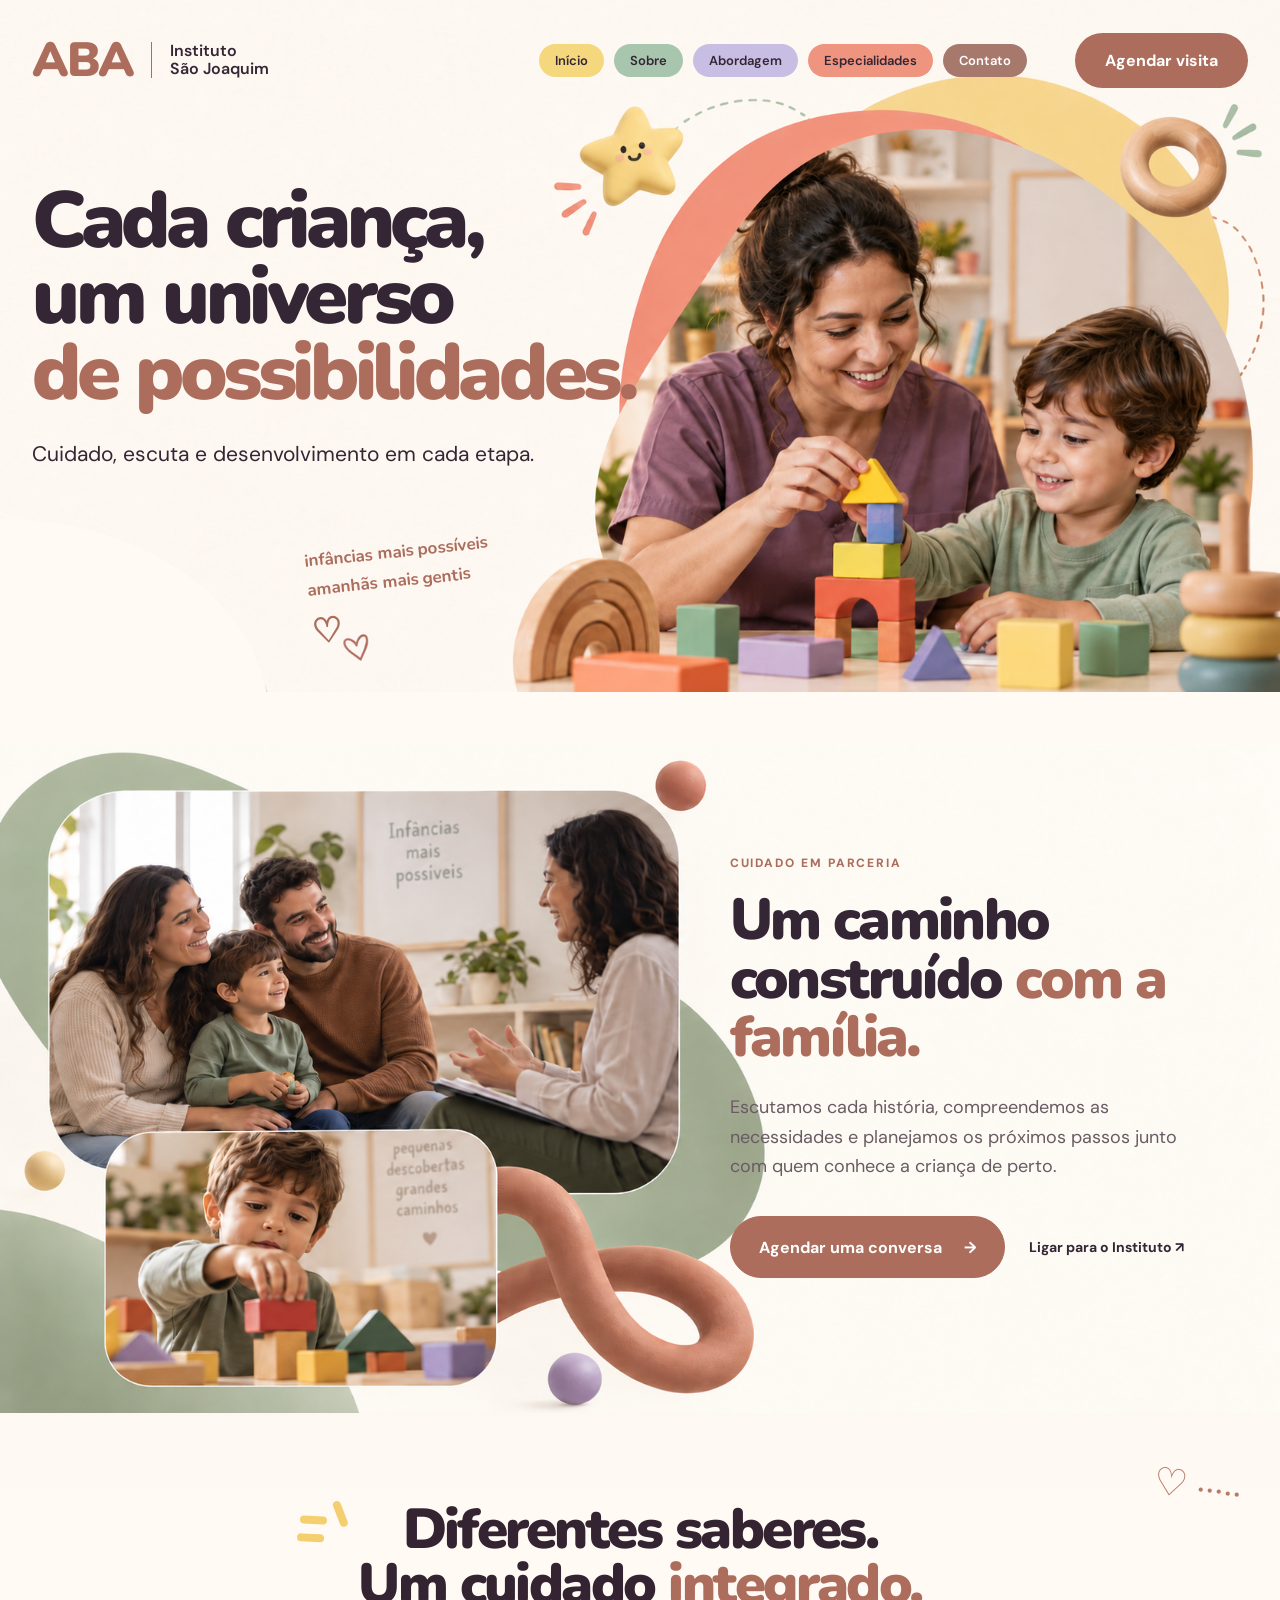
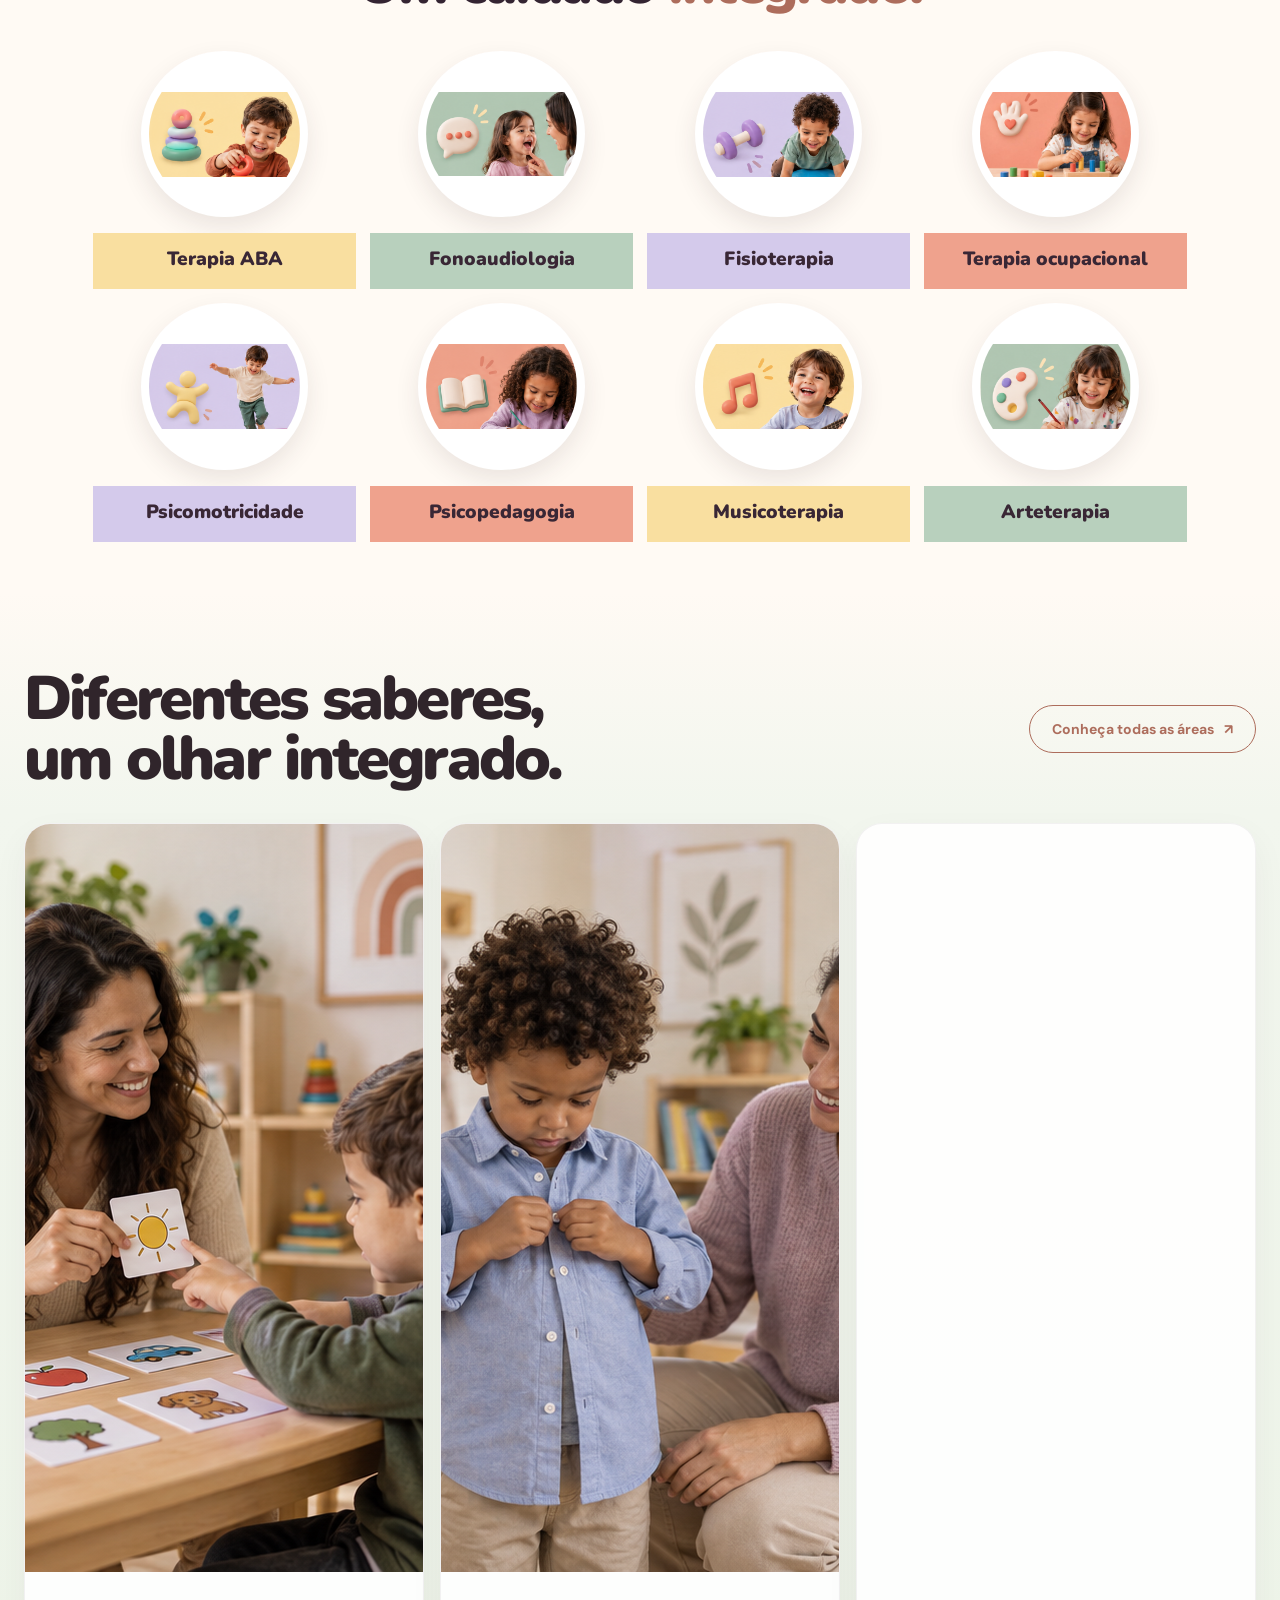
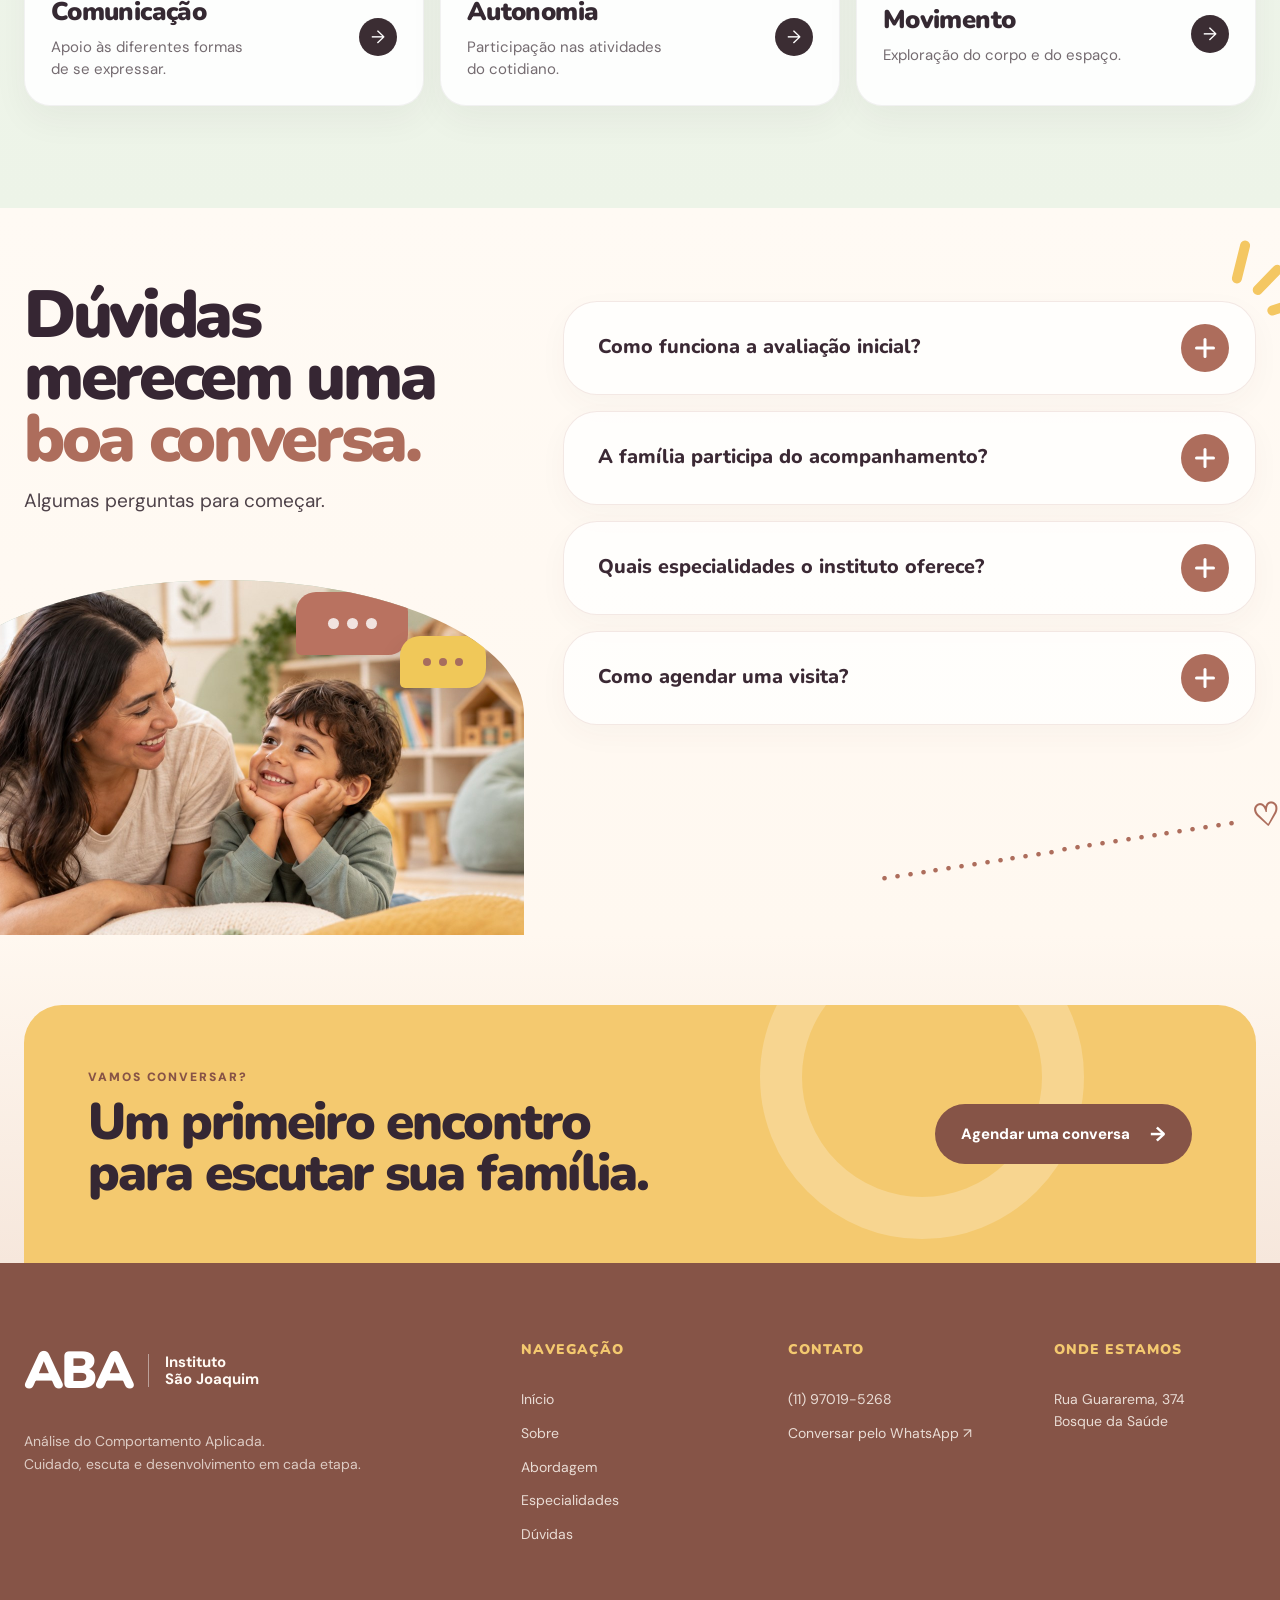
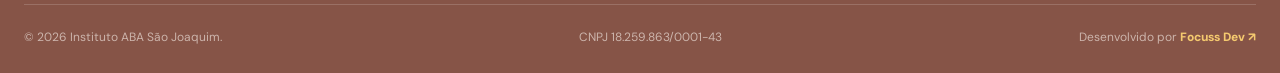
==== index.html @ 89be669e "Adiciona favicon e SEO inicial" ====
﻿<!doctype html>
<html lang="pt-BR">
<head>
  <meta charset="UTF-8">
  <meta name="viewport" content="width=device-width, initial-scale=1">
  <meta name="description" content="Instituto ABA São Joaquim — cuidado, escuta e desenvolvimento infantil no Bosque da Saúde.">
  <meta name="robots" content="index, follow">
  <link rel="canonical" href="https://abasaojoaquim.com.br/">
  <meta property="og:type" content="website"><meta property="og:locale" content="pt_BR"><meta property="og:title" content="Instituto ABA São Joaquim | Desenvolvimento Infantil"><meta property="og:description" content="Cuidado, escuta e desenvolvimento infantil em São Paulo."><meta property="og:url" content="https://abasaojoaquim.com.br/"><meta property="og:image" content="https://abasaojoaquim.com.br/assets/images/hero-inicio.png">
  <link rel="icon" href="/assets/favicon.svg" type="image/svg+xml">
  <meta name="theme-color" content="#FFF9F2">
  <title>Instituto ABA São Joaquim | Desenvolvimento Infantil</title>
  <link rel="preconnect" href="https://fonts.googleapis.com">
  <link rel="preconnect" href="https://fonts.gstatic.com" crossorigin>
  <link href="https://fonts.googleapis.com/css2?family=DM+Sans:wght@400;500;600;700&family=Nunito:wght@600;700;800;900&display=swap" rel="stylesheet">
  <link rel="preload" as="image" href="assets/images/hero-inicio.png">
  <link rel="stylesheet" href="styles.css"><link rel="stylesheet" href="nav-colors.css">
  <link rel="stylesheet" href="hero.css">
  <script type="application/ld+json">
  {"@context":"https://schema.org","@type":"MedicalOrganization","name":"Instituto ABA São Joaquim","url":"https://abasaojoaquim.com.br/","logo":"https://abasaojoaquim.com.br/assets/favicon.svg","telephone":"+55 11 97019-5268","address":{"@type":"PostalAddress","streetAddress":"Rua Guararema, 374","addressLocality":"São Paulo","addressRegion":"SP","postalCode":"04136-000","addressCountry":"BR"},"areaServed":"São Paulo"}
  </script>
</head>
<body>
  <a class="skip-link" href="#inicio">Pular para o conteúdo</a>
  <header class="site-header">
    <div class="nav-wrap">
      <a class="brand" href="#inicio" aria-label="Instituto ABA São Joaquim — início"><strong>ABA</strong><span>Instituto<br>São Joaquim</span></a>
      <nav aria-label="Navegação principal"><a href="index.html">Início</a><a href="sobre.html">Sobre</a><a href="abordagem.html">Abordagem</a><a href="especialidades.html">Especialidades</a><a href="contato.html">Contato</a></nav>
      <details class="mobile-menu">
        <summary><span>Menu</span><i aria-hidden="true"></i></summary>
        <nav aria-label="Navegação móvel"><a href="index.html">Início</a><a href="sobre.html">Sobre</a><a href="abordagem.html">Abordagem</a><a href="especialidades.html">Especialidades</a><a href="contato.html">Contato</a></nav>
      </details>
      <a class="nav-button" href="https://wa.me/5511970195268">Agendar visita</a>
    </div>
  </header>
  <main id="inicio">
    <section class="hero" aria-labelledby="hero-title">
      <div class="hero-shape hero-shape--sun" aria-hidden="true"></div>
      <div class="hero-wrap">
        <div class="hero-copy">
          <h1 id="hero-title">Cada criança,<br>um universo<br><em>de possibilidades.</em></h1>
          <p>Cuidado, escuta e desenvolvimento em cada etapa.</p>
          <p class="hand-note">infâncias mais possíveis<br>amanhãs mais gentis <span aria-hidden="true">♡</span></p>
        </div>
        <div class="hero-visual">
          <div class="coral-arch" aria-hidden="true"></div><div class="yellow-circle" aria-hidden="true"></div>
          <img src="assets/images/hero-inicio.png" alt="Profissional e criança brincando com blocos de madeira" width="1536" height="1024" fetchpriority="high">
          <span class="star" aria-hidden="true">★</span><span class="ring" aria-hidden="true"></span>
        </div>
      </div>
    </section>
    <section class="partnership" id="sobre" aria-labelledby="partnership-title">
      <div class="partnership-content">
        <span class="partnership-label">CUIDADO EM PARCERIA</span>
        <h2 id="partnership-title">Um caminho construído <em>com a família.</em></h2>
        <p>Escutamos cada história, compreendemos as necessidades e planejamos os próximos passos junto com quem conhece a criança de perto.</p>
        <div class="partnership-actions">
          <a class="button button--primary" href="https://wa.me/5511970195268" target="_blank" rel="noreferrer">Agendar uma conversa <span aria-hidden="true">→</span></a>
          <a class="partnership-link" href="tel:+5511970195268">Ligar para o Instituto <span aria-hidden="true">↗</span></a>
        </div>
      </div>
    </section>
    <section class="specialties-showcase" id="especialidades" aria-labelledby="specialties-title">
      <span class="specialties-doodle" aria-hidden="true">♡ ·····</span>
      <div class="specialties-inner">
        <header class="specialties-heading">
          <span class="specialties-rays" aria-hidden="true"></span>
          <h2 id="specialties-title">Diferentes saberes.<br>Um cuidado <em>integrado.</em></h2>
        </header>
        <div class="specialties-grid">
          <article class="specialty-card specialty-card--yellow">
            <img src="assets/images/especialidade-aba.png" alt="Criança brincando com peças coloridas" width="265" height="150" loading="lazy" decoding="async">
            <h3>Terapia ABA</h3>
          </article>
          <article class="specialty-card specialty-card--green">
            <img src="assets/images/especialidade-fonoaudiologia.png" alt="Profissional acompanhando uma criança em atividade de comunicação" width="267" height="150" loading="lazy" decoding="async">
            <h3>Fonoaudiologia</h3>
          </article>
          <article class="specialty-card specialty-card--lavender">
            <img src="assets/images/especialidade-fisioterapia.png" alt="Criança em atividade de movimento com bola" width="266" height="150" loading="lazy" decoding="async">
            <h3>Fisioterapia</h3>
          </article>
          <article class="specialty-card specialty-card--coral">
            <img src="assets/images/especialidade-terapia-ocupacional-v2.jpg" alt="Criança explorando brinquedos de encaixe" width="900" height="508" loading="lazy" decoding="async">
            <h3>Terapia ocupacional</h3>
          </article>
          <article class="specialty-card specialty-card--lavender">
            <img src="assets/images/especialidade-psicomotricidade.png" alt="Criança participando de uma brincadeira de movimento" width="265" height="150" loading="lazy" decoding="async">
            <h3>Psicomotricidade</h3>
          </article>
          <article class="specialty-card specialty-card--coral">
            <img src="assets/images/especialidade-psicopedagogia.png" alt="Criança desenhando em uma atividade de aprendizagem" width="267" height="150" loading="lazy" decoding="async">
            <h3>Psicopedagogia</h3>
          </article>
          <article class="specialty-card specialty-card--yellow">
            <img src="assets/images/especialidade-musicoterapia.png" alt="Criança sorrindo enquanto toca um instrumento musical" width="266" height="150" loading="lazy" decoding="async">
            <h3>Musicoterapia</h3>
          </article>
          <article class="specialty-card specialty-card--green">
            <img src="assets/images/especialidade-arteterapia.png" alt="Criança pintando com tintas coloridas" width="267" height="150" loading="lazy" decoding="async">
            <h3>Arteterapia</h3>
          </article>
        </div>
      </div>
    </section>
    <section class="integrated-care" id="abordagem" aria-labelledby="integrated-title">
      <div class="integrated-inner">
        <header class="integrated-heading" data-reveal>
          <h2 id="integrated-title">Diferentes saberes,<br>um olhar integrado.</h2>
          <a class="integrated-all" href="#especialidades">Conheça todas as áreas <span aria-hidden="true">↗</span></a>
        </header>
        <div class="integrated-grid">
          <article class="area-card" data-reveal style="--reveal-delay: 0ms">
            <img src="assets/images/area-comunicacao.png" alt="Profissional apoiando uma criança com cartões de comunicação" width="701" height="748" loading="lazy" decoding="async">
            <div class="area-card-body">
              <div><h3>Comunicação</h3><p>Apoio às diferentes formas<br>de se expressar.</p></div>
              <a href="#contato" aria-label="Conversar sobre comunicação">→</a>
            </div>
          </article>
          <article class="area-card" data-reveal style="--reveal-delay: 110ms">
            <img src="assets/images/area-autonomia.png" alt="Criança desenvolvendo autonomia ao abotoar a própria camisa" width="701" height="748" loading="lazy" decoding="async">
            <div class="area-card-body">
              <div><h3>Autonomia</h3><p>Participação nas atividades<br>do cotidiano.</p></div>
              <a href="#contato" aria-label="Conversar sobre autonomia">→</a>
            </div>
          </article>
          <article class="area-card" data-reveal style="--reveal-delay: 220ms">
            <img src="assets/images/area-movimento.png" alt="Criança explorando equilíbrio e movimento com acompanhamento profissional" width="701" height="748" loading="lazy" decoding="async">
            <div class="area-card-body">
              <div><h3>Movimento</h3><p>Exploração do corpo e do espaço.</p></div>
              <a href="#contato" aria-label="Conversar sobre movimento">→</a>
            </div>
          </article>
        </div>
      </div>
    </section>
    <section class="faq-section" id="duvidas" aria-labelledby="faq-title">
      <span class="faq-rays faq-rays--top" aria-hidden="true"></span>
      <span class="faq-dotted-line" aria-hidden="true">···························· ♡</span>
      <div class="faq-inner">
        <div class="faq-intro" data-reveal>
          <h2 id="faq-title">Dúvidas<br>merecem uma<br><em>boa conversa.</em></h2>
          <p>Algumas perguntas para começar.</p>
          <div class="faq-visual">
            <span class="faq-bubble faq-bubble--one" aria-hidden="true"><i></i><i></i><i></i></span>
            <span class="faq-bubble faq-bubble--two" aria-hidden="true"><i></i><i></i><i></i></span>
            <img src="assets/images/faq-mae-filho.jpg" alt="Mãe e filho sorrindo enquanto conversam" width="1200" height="800" loading="lazy" decoding="async">
          </div>
        </div>
        <div class="faq-list">
          <article class="faq-item" data-reveal style="--reveal-delay: 0ms">
            <button class="faq-question" type="button" aria-expanded="false" aria-controls="faq-answer-1">
              <span>Como funciona a avaliação inicial?</span><i aria-hidden="true"></i>
            </button>
            <div class="faq-answer" id="faq-answer-1" aria-hidden="true"><div><p>A avaliação busca compreender habilidades, interesses e necessidades da criança, considerando a escuta da família e o contexto.</p></div></div>
          </article>
          <article class="faq-item" data-reveal style="--reveal-delay: 80ms">
            <button class="faq-question" type="button" aria-expanded="false" aria-controls="faq-answer-2">
              <span>A família participa do acompanhamento?</span><i aria-hidden="true"></i>
            </button>
            <div class="faq-answer" id="faq-answer-2" aria-hidden="true"><div><p>Sim. A família participa por meio de escuta, orientações e decisões compartilhadas ao longo do acompanhamento.</p></div></div>
          </article>
          <article class="faq-item" data-reveal style="--reveal-delay: 160ms">
            <button class="faq-question" type="button" aria-expanded="false" aria-controls="faq-answer-3">
              <span>Quais especialidades o instituto oferece?</span><i aria-hidden="true"></i>
            </button>
            <div class="faq-answer" id="faq-answer-3" aria-hidden="true"><div><p>Terapia ABA, Fonoaudiologia, Fisioterapia, Terapia Ocupacional, Psicomotricidade, Psicopedagogia, Musicoterapia e Arteterapia.</p></div></div>
          </article>
          <article class="faq-item" data-reveal style="--reveal-delay: 240ms">
            <button class="faq-question" type="button" aria-expanded="false" aria-controls="faq-answer-4">
              <span>Como agendar uma visita?</span><i aria-hidden="true"></i>
            </button>
            <div class="faq-answer" id="faq-answer-4" aria-hidden="true"><div><p>Entre em contato pelo telefone ou WhatsApp <a href="https://wa.me/5511970195268" target="_blank" rel="noreferrer">(11) 97019-5268</a> para conversar com a equipe.</p></div></div>
          </article>
        </div>
      </div>
    </section>
  </main>
  <footer class="site-footer" id="contato">
    <div class="footer-cta-wrap">
      <div class="footer-cta" data-reveal>
        <div>
          <span>VAMOS CONVERSAR?</span>
          <h2>Um primeiro encontro<br>para escutar sua família.</h2>
        </div>
        <a class="footer-cta-button" href="https://wa.me/5511970195268" target="_blank" rel="noreferrer">
          Agendar uma conversa <i aria-hidden="true">→</i>
        </a>
      </div>
    </div>
    <div class="footer-main">
      <div class="footer-grid">
        <div class="footer-brand">
          <a href="#inicio" aria-label="Instituto ABA São Joaquim — início"><strong>ABA</strong><span>Instituto<br>São Joaquim</span></a>
          <p>Análise do Comportamento Aplicada.<br>Cuidado, escuta e desenvolvimento em cada etapa.</p>
        </div>
        <div class="footer-column">
          <h3>Navegação</h3>
          <nav aria-label="Navegação do rodapé">
            <a href="#inicio">Início</a>
            <a href="sobre.html">Sobre</a>
            <a href="abordagem.html">Abordagem</a>
            <a href="especialidades.html">Especialidades</a>
            <a href="#duvidas">Dúvidas</a>
          </nav>
        </div>
        <div class="footer-column">
          <h3>Contato</h3>
          <a href="tel:+5511970195268">(11) 97019-5268</a>
          <a href="https://wa.me/5511970195268" target="_blank" rel="noreferrer">Conversar pelo WhatsApp ↗</a>
        </div>
        <div class="footer-column">
          <h3>Onde estamos</h3>
          <address>Rua Guararema, 374<br>Bosque da Saúde</address>
        </div>
      </div>
      <div class="footer-bottom">
        <p>© 2026 Instituto ABA São Joaquim.</p>
        <p>CNPJ 18.259.863/0001-43</p>
        <p>Desenvolvido por <a href="https://focussdev.art/" target="_blank" rel="noopener noreferrer">Focuss Dev ↗</a></p>
      </div>
    </div>
  </footer>
  <script>
    document.querySelectorAll('.mobile-menu a').forEach((link) => {
      link.addEventListener('click', () => link.closest('details')?.removeAttribute('open'));
    });
    const revealObserver = new IntersectionObserver((entries, observer) => {
      entries.forEach((entry) => {
        if (entry.isIntersecting) {
          entry.target.classList.add('is-visible');
          observer.unobserve(entry.target);
        }
      });
    }, { threshold: 0.14 });
    document.querySelectorAll('[data-reveal]').forEach((element) => revealObserver.observe(element));
    document.querySelectorAll('.faq-question').forEach((button) => {
      button.addEventListener('click', () => {
        const willOpen = button.getAttribute('aria-expanded') !== 'true';
        document.querySelectorAll('.faq-question').forEach((otherButton) => {
          const otherAnswer = document.getElementById(otherButton.getAttribute('aria-controls'));
          otherButton.setAttribute('aria-expanded', 'false');
          otherAnswer?.setAttribute('aria-hidden', 'true');
        });
        const answer = document.getElementById(button.getAttribute('aria-controls'));
        button.setAttribute('aria-expanded', String(willOpen));
        answer?.setAttribute('aria-hidden', String(!willOpen));
      });
    });
  </script>
</body>
</html>
---- styles.css ----
:root{--ink:#342635;--terracotta:#ad6d5c;--cream:#fffaf4;--coral:#f18370;--yellow:#f5d47e;--sage:#a9c4aa;--lavender:#cbc0e4;--container:min(1480px,calc(100% - 64px))}*{box-sizing:border-box}html{scroll-behavior:smooth}body{margin:0;overflow-x:hidden;color:var(--ink);background:var(--cream);font-family:"DM Sans",sans-serif}a{color:inherit;text-decoration:none}img{display:block;max-width:100%}.skip-link{position:fixed;z-index:100;top:8px;left:8px;padding:10px 16px;color:#fff;background:var(--ink);transform:translateY(-150%)}.skip-link:focus{transform:none}.site-header{position:absolute;z-index:20;top:0;right:0;left:0}.nav-wrap{display:flex;align-items:center;gap:48px;width:var(--container);height:120px;margin:auto}.brand{display:flex;align-items:center;gap:18px}.brand strong{font-family:"Nunito",sans-serif;font-size:48px;font-weight:900;letter-spacing:-.05em;color:var(--terracotta)}.brand span{padding-left:18px;border-left:1px solid var(--terracotta);font-size:16px;font-weight:600;line-height:1.15}.nav-wrap nav{display:flex;gap:46px;margin-left:auto}.nav-wrap nav a{font-size:15px;font-weight:600}.nav-button{padding:17px 30px;border-radius:999px;color:#fff;background:var(--terracotta);font-weight:700}.hero{position:relative;min-height:100svh;overflow:hidden;padding-top:120px}.hero-wrap{position:relative;display:grid;grid-template-columns:.9fr 1.1fr;align-items:center;width:var(--container);min-height:calc(100svh - 120px);margin:auto}.hero-copy{position:relative;z-index:5;padding:54px 0 70px}.hero h1{margin:0;font-family:"Nunito",sans-serif;font-size:clamp(58px,6.2vw,104px);font-weight:900;line-height:.96;letter-spacing:-.055em;text-wrap:balance}.hero h1 em{color:var(--terracotta);font-style:normal}.hero-copy>p:not(.hand-note){margin:28px 0 0;font-size:21px}.hero-actions{display:flex;gap:16px;flex-wrap:wrap;margin-top:38px}.button{display:inline-flex;align-items:center;justify-content:center;gap:22px;min-height:62px;padding:16px 28px;border:1px solid var(--terracotta);border-radius:999px;font-weight:700;transition:transform .2s ease,background .2s ease}.button:hover{transform:translateY(-3px)}.button--primary{color:#fff;background:var(--terracotta)}.button--secondary{background:rgba(255,255,255,.58)}.hand-note{margin:58px 0 0 40%;color:var(--terracotta);font-family:"Nunito",sans-serif;font-size:17px;font-weight:700;line-height:1.7;transform:rotate(-6deg)}.hand-note span{display:block;font-size:34px}.hero-visual{position:relative;align-self:end;height:760px}.hero-visual img{position:absolute;z-index:3;right:-4%;bottom:0;width:92%;height:690px;border-radius:46% 46% 24px 24px;object-fit:cover;object-position:center;clip-path:path("M 110 0 Q 500 10 700 120 Q 850 250 820 520 Q 810 650 690 690 L 90 690 Q 0 650 0 520 L 0 180 Q 10 40 110 0 Z")}.coral-arch{position:absolute;z-index:1;top:20px;right:5%;width:90%;height:680px;border:34px solid var(--coral);border-bottom:0;border-radius:50% 50% 0 0}.yellow-circle{position:absolute;top:-30px;right:-5%;width:520px;height:520px;border-radius:50%;background:var(--yellow)}.star{position:absolute;z-index:5;top:40px;left:3%;color:var(--yellow);font-size:105px;filter:drop-shadow(0 12px 10px rgba(126,84,45,.16));transform:rotate(12deg)}.ring{position:absolute;z-index:5;top:60px;right:-3%;width:118px;height:118px;border:25px solid #c58b55;border-radius:50%;box-shadow:inset 0 0 0 8px #e7bc89}.hero-shape--leaf{position:absolute;bottom:-90px;left:-110px;width:420px;height:320px;border-radius:50% 50% 20% 80%;background:linear-gradient(45deg,var(--sage) 0 50%,var(--lavender) 50%)}a:focus-visible{outline:3px solid var(--ink);outline-offset:4px}@media(max-width:900px){:root{--container:calc(100% - 32px)}.nav-wrap{height:88px}.nav-wrap nav{display:none}.brand strong{font-size:38px}.brand span{font-size:12px}.nav-button{margin-left:auto;padding:12px 17px}.hero{padding-top:88px}.hero-wrap{grid-template-columns:1fr}.hero-copy{padding:48px 0 24px}.hero h1{font-size:clamp(50px,13vw,76px)}.hero-visual{height:470px}.hero-visual img{right:0;width:100%;height:430px;border-radius:34% 34% 20px 20px;clip-path:none}.coral-arch{right:0;width:100%;height:430px;border-width:20px}.yellow-circle{width:280px;height:280px}.star{font-size:70px}.ring{width:80px;height:80px;border-width:18px}.hand-note{display:none}.hero-shape--leaf{width:250px;height:190px}.button{width:100%}}@media(prefers-reduced-motion:reduce){html{scroll-behavior:auto}.button{transition:none}}
---- nav-colors.css ----
/* Navegação compartilhada entre todas as páginas */
.site-header .nav-wrap>nav{gap:10px!important;align-items:center;flex-wrap:nowrap;position:relative;z-index:40}
.site-header .nav-wrap>nav a{padding:10px 16px!important;border-radius:999px!important;font-size:13px!important;line-height:1!important;transition:transform .25s ease,filter .25s ease,box-shadow .25s ease}
.site-header .nav-wrap>nav a:nth-child(1){background:#f5d87d!important}
.site-header .nav-wrap>nav a:nth-child(2){background:#a8c5ae!important}
.site-header .nav-wrap>nav a:nth-child(3){background:#c8bde3!important}
.site-header .nav-wrap>nav a:nth-child(4){background:#ee947f!important}
.site-header .nav-wrap>nav a:nth-child(5){background:#a7796d!important;color:#fff!important}
.site-header .nav-wrap>nav a:hover{transform:translateY(-2px);filter:saturate(1.08);box-shadow:0 5px 12px #3b29341c}
.site-header .nav-wrap>nav a.is-active{box-shadow:inset 0 0 0 2px rgba(59,41,52,.22)}
@media(max-width:900px){.site-header .nav-wrap>nav{display:none}}
---- hero.css ----
.hero {
  min-height: 0;
  aspect-ratio: 1672 / 941;
  background-color: var(--cream);
  background-image: url("assets/images/hero-composicao.png");
  background-repeat: no-repeat;
  background-position: center;
  background-size: 100% 100%;
}
.hero::after {
  display: block;
  position: absolute;
  z-index: 3;
  left: 0;
  bottom: 0;
  width: 21%;
  height: 28%;
  background: var(--cream);
  border-radius: 0 100% 0 0;
  pointer-events: none;
  content: "";
}
.hero::before {
  display: none;
  position: absolute;
  z-index: 4;
  right: 0;
  bottom: -1px;
  left: 0;
  height: 120px;
  pointer-events: none;
  background: linear-gradient(180deg, rgba(255, 250, 244, 0) 0%, rgba(255, 250, 244, .78) 62%, var(--cream) 100%);
  content: "";
}
.hero-wrap { z-index: 1; grid-template-columns: 1fr; min-height: calc(56.28vw - 120px); }
.hero-copy { max-width: 690px; }
.hero-visual, .hero-shape { display: none; }
@media (max-width: 900px) {
  .hero { min-height: 780px; background-size: auto 100%; background-position: 58% center; }
  .hero-wrap::before { position:absolute; z-index:0; inset:0; pointer-events:none; background:linear-gradient(180deg,rgba(255,250,244,.99) 0%,rgba(255,250,244,.94) 48%,rgba(255,250,244,.15) 78%); content:""; }
  .hero::after { display: block; z-index: 3; left: 0; right: auto; inset: auto auto 0 0; width: 24%; height: 22%; background: var(--cream); border-radius: 0 100% 0 0; }
  .hero-wrap { align-items: start; }
  .hero-copy { padding-top: 46px; }
}

.partnership {
  position: relative;
  display: flex;
  align-items: center;
  justify-content: flex-end;
  min-height: 0;
  aspect-ratio: 1672 / 941;
  padding: 80px max(5vw, calc((100vw - 1480px) / 2));
  background-color: var(--cream);
  background-image: url("assets/images/segunda-secao.png");
  background-repeat: no-repeat;
  background-position: center;
  background-size: 100% 100%;
  margin-top: -2.2vw;
  padding-top: calc(80px + 2.2vw);
}
.partnership::before {
  display: none;
}
.partnership::after {
  display: block;
  position: absolute;
  z-index: 4;
  top: 0;
  right: 0;
  left: 0;
  height: 7%;
  background: var(--cream);
  pointer-events: none;
  content: "";
}
.partnership-content {
  position: relative;
  z-index: 2;
  width: min(520px, 38vw);
  margin-left: auto;
}
.partnership-label {
  display: block;
  margin-bottom: 20px;
  color: var(--terracotta);
  font-size: 12px;
  font-weight: 800;
  letter-spacing: .16em;
}
.partnership h2 {
  margin: 0;
  font-family: "Nunito", sans-serif;
  font-size: clamp(44px, 4.5vw, 74px);
  font-weight: 900;
  line-height: 1.02;
  letter-spacing: -.045em;
}
.partnership h2 em { color: var(--terracotta); font-style: normal; }
.partnership p { margin: 26px 0 0; color: #695b63; font-size: 18px; line-height: 1.65; }
.partnership-actions { display: flex; align-items: center; gap: 24px; margin-top: 34px; flex-wrap: wrap; }
.partnership-link { font-size: 14px; font-weight: 700; }

.visually-hidden {
  position: absolute !important;
  width: 1px !important;
  height: 1px !important;
  padding: 0 !important;
  margin: -1px !important;
  overflow: hidden !important;
  clip: rect(0, 0, 0, 0) !important;
  white-space: nowrap !important;
  border: 0 !important;
}
.specialties-showcase {
  position: relative;
  z-index: 2;
  width: 100%;
  margin-top: 0;
  overflow: hidden;
  background: linear-gradient(180deg, #fdf9f2 0, var(--cream) 96px);
  padding: clamp(72px, 7vw, 112px) 24px clamp(42px, 4vw, 58px);
}
.specialties-showcase::before {
  display: none;
}
.specialties-inner {
  position: relative;
  z-index: 2;
  width: min(1094px, 100%);
  margin: 0 auto;
}
.specialties-heading {
  position: relative;
  width: max-content;
  max-width: 100%;
  margin: 0 auto clamp(28px, 3vw, 42px);
  text-align: center;
}
.specialties-heading h2 {
  margin: 0;
  color: #342432;
  font-family: "Nunito", sans-serif;
  font-size: clamp(36px, 4.4vw, 62px);
  font-weight: 900;
  line-height: .98;
  letter-spacing: -.045em;
}
.specialties-heading em { color: var(--terracotta); font-style: normal; }
.specialties-rays {
  position: absolute;
  top: 14px;
  left: -58px;
  width: 27px;
  height: 8px;
  border-radius: 999px;
  background: #f4cf6f;
  box-shadow: -2px 18px 0 #f4cf6f;
  transform: rotate(3deg);
}
.specialties-rays::before {
  position: absolute;
  width: 8px;
  height: 27px;
  border-radius: 999px;
  background: #f4cf6f;
  transform: translate(22px, -17px) rotate(-24deg);
  content: "";
}
.specialties-grid {
  display: grid;
  grid-template-columns: repeat(4, minmax(0, 1fr));
  gap: 14px;
}
.specialty-card {
  position: relative;
  min-width: 0;
  overflow: hidden;
  border-radius: 24px;
  box-shadow: 0 10px 32px rgba(59, 41, 52, .06);
  transition: transform .45s ease, box-shadow .45s ease;
}
.specialty-card:hover {
  transform: translateY(-6px);
  box-shadow: 0 18px 38px rgba(59, 41, 52, .12);
}
.specialty-card img {
  display: block;
  width: 100%;
  height: auto;
  aspect-ratio: 1.77 / 1;
  object-fit: contain;
  background: #fff;
}
.specialties-showcase .specialty-card{background:transparent;box-shadow:none;border-radius:0;overflow:visible;text-align:center}
.specialties-showcase .specialty-card:hover{transform:none;box-shadow:none}
.specialties-showcase .specialty-card img{width:clamp(138px,13vw,190px);height:clamp(138px,13vw,190px);margin:0 auto;border-radius:50%;aspect-ratio:1;object-fit:contain;padding:8px;background:#fff;box-shadow:0 10px 24px rgba(59,41,52,.1);transition:transform .4s ease}
.specialties-showcase .specialty-card:hover img{transform:translateY(-6px) rotate(2deg)}
.specialties-showcase .specialty-card h3{justify-content:center;margin-top:16px}
.specialty-card h3 {
  display: flex;
  align-items: center;
  min-height: 56px;
  margin: 0;
  padding: 13px 18px 17px;
  color: #392735;
  font-family: "Nunito", sans-serif;
  font-size: clamp(17px, 1.5vw, 21px);
  font-weight: 900;
  line-height: 1.05;
}
.specialty-card--yellow, .specialty-card--yellow h3 { background: #f9dfa0; }
.specialty-card--green, .specialty-card--green h3 { background: #b8d0bd; }
.specialty-card--lavender, .specialty-card--lavender h3 { background: #d4caeb; }
.specialty-card--coral, .specialty-card--coral h3 { background: #efa28d; }
.specialties-shape, .specialties-doodle { position: absolute; pointer-events: none; }
.specialties-shape--left {
  top: -56px;
  left: -24px;
  width: 118px;
  height: 118px;
  border: 28px solid #b97868;
  border-radius: 46% 54% 50% 50%;
  transform: rotate(-18deg);
}
.specialties-shape--sun {
  top: -52px;
  right: -34px;
  width: 142px;
  height: 118px;
  border-radius: 0 0 0 100%;
  background: #f6d77b;
}
.specialties-shape--coral {
  bottom: -52px;
  left: -36px;
  width: 190px;
  height: 92px;
  border-radius: 50% 50% 0 0;
  background: #b97868;
  transform: rotate(10deg);
}
.specialties-shape--leaf {
  right: -42px;
  bottom: -54px;
  width: 238px;
  height: 126px;
  border-radius: 100% 0 0 0;
  background: #aec7b3;
}
.specialties-doodle {
  z-index: 1;
  top: 48px;
  right: 3%;
  color: #b97868;
  font-family: "Nunito", sans-serif;
  font-size: 38px;
  transform: rotate(8deg);
}
.mobile-menu { display: none; }
.mobile-menu nav { margin-left: 0 !important; }
.mobile-menu { z-index: 30; flex: none; }
.integrated-care {
  position: relative;
  overflow: hidden;
  margin-top: -1px;
  padding: clamp(64px, 6vw, 88px) 24px clamp(84px, 8vw, 128px);
  background: linear-gradient(180deg, var(--cream) 0%, #f2f6ee 18%, #edf4e8 100%);
}
.integrated-inner { width: min(1240px, 100%); margin: 0 auto; }
.integrated-heading {
  display: flex;
  align-items: center;
  justify-content: space-between;
  gap: 32px;
  margin-bottom: 34px;
}
.integrated-heading h2 {
  margin: 0;
  color: #30252b;
  font-family: "Nunito", sans-serif;
  font-size: clamp(44px, 4.8vw, 68px);
  font-weight: 900;
  line-height: .98;
  letter-spacing: -.045em;
}
.integrated-all {
  display: inline-flex;
  align-items: center;
  gap: 10px;
  flex: none;
  min-height: 48px;
  padding: 12px 22px;
  border: 1px solid var(--terracotta);
  border-radius: 999px;
  color: var(--terracotta);
  font-size: 14px;
  font-weight: 700;
  transition: color .3s ease, background .3s ease, transform .3s ease;
}
.integrated-all:hover { color: #fff; background: var(--terracotta); transform: translateY(-3px); }
.integrated-all span { transition: transform .3s ease; }
.integrated-all:hover span { transform: translate(3px, -3px); }
.integrated-grid { display: grid; grid-template-columns: repeat(3, minmax(0, 1fr)); gap: 16px; }
.area-card {
  overflow: hidden;
  min-width: 0;
  border: 1px solid rgba(59,41,52,.06);
  border-radius: 26px;
  background: rgba(255,255,255,.88);
  box-shadow: 0 14px 35px rgba(59,41,52,.05);
  transition: transform .5s ease, box-shadow .5s ease;
}
.area-card:hover { transform: translateY(-7px); box-shadow: 0 22px 48px rgba(59,41,52,.11); }
.area-card > img {
  width: 100%;
  aspect-ratio: 701 / 748;
  object-fit: cover;
  transition: transform .7s cubic-bezier(.2,.7,.2,1);
}
.area-card:hover > img { transform: scale(1.035); }
.area-card-body {
  display: flex;
  align-items: center;
  justify-content: space-between;
  gap: 18px;
  min-height: 126px;
  padding: 22px 26px 24px;
}
.area-card h3 {
  margin: 0;
  color: #352932;
  font-family: "Nunito", sans-serif;
  font-size: clamp(24px, 2vw, 31px);
  font-weight: 900;
  letter-spacing: -.025em;
}
.area-card p { margin: 8px 0 0; color: #746b70; font-size: 15px; line-height: 1.45; }
.area-card-body > a {
  display: grid;
  place-items: center;
  flex: none;
  width: 38px;
  height: 38px;
  border-radius: 50%;
  color: #fff;
  background: #3b2d33;
  font-size: 18px;
  transition: transform .3s ease, background .3s ease;
}
.area-card-body > a:hover { background: var(--terracotta); transform: translateX(4px); }
[data-reveal] { opacity: 0; transform: translateY(22px); }
[data-reveal].is-visible {
  opacity: 1;
  transform: translateY(0);
  transition: opacity .6s ease var(--reveal-delay, 0ms), transform .6s ease var(--reveal-delay, 0ms);
}
.faq-section {
  position: relative;
  min-height: 720px;
  overflow: hidden;
  padding: clamp(72px, 6vw, 100px) 24px 0;
  background: linear-gradient(180deg, #fffaf4 0%, #fff8f0 100%);
}
.faq-inner {
  position: relative;
  z-index: 2;
  display: grid;
  grid-template-columns: minmax(350px, .8fr) minmax(520px, 1.2fr);
  gap: clamp(44px, 6vw, 94px);
  width: min(1240px, 100%);
  min-height: 650px;
  margin: 0 auto;
}
.faq-intro { position: relative; padding-bottom: 370px; }
.faq-intro h2 {
  margin: 0;
  color: #362633;
  font-family: "Nunito", sans-serif;
  font-size: clamp(48px, 5.2vw, 74px);
  font-weight: 900;
  line-height: .93;
  letter-spacing: -.05em;
}
.faq-intro h2 em { color: var(--terracotta); font-style: normal; }
.faq-intro > p { margin: 18px 0 0; color: #4e4249; font-size: 19px; }
.faq-visual {
  position: absolute;
  right: -38px;
  bottom: 0;
  left: -100px;
  height: 355px;
  overflow: hidden;
  border-radius: 50% 50% 0 0 / 38% 38% 0 0;
}
.faq-visual::before {
  position: absolute;
  z-index: -1;
  inset: -32px 30px 0 -60px;
  border-radius: 50% 50% 0 0;
  background: #aec6b2;
  content: "";
}
.faq-visual img { width: 100%; height: 100%; object-fit: cover; object-position: 47% center; }
.faq-bubble {
  position: absolute;
  z-index: 3;
  display: flex;
  align-items: center;
  justify-content: center;
  gap: 8px;
  border-radius: 20px 20px 20px 5px;
  box-shadow: 0 12px 24px rgba(59,41,52,.12);
}
.faq-bubble i { width: 11px; height: 11px; border-radius: 50%; background: rgba(255,255,255,.8); }
.faq-bubble--one { top: 12px; right: 116px; width: 112px; height: 63px; background: #b97260; }
.faq-bubble--two { top: 56px; right: 38px; width: 86px; height: 52px; background: #f0c859; }
.faq-bubble--two i { width: 8px; height: 8px; background: #a76d5e; }
.faq-list { display: flex; flex-direction: column; gap: 16px; padding-top: 16px; }
.faq-item {
  overflow: hidden;
  border: 1px solid rgba(173,109,92,.15);
  border-radius: 34px;
  background: rgba(255,255,255,.72);
  box-shadow: 0 10px 30px rgba(93,62,52,.035);
}
.faq-question {
  display: flex;
  align-items: center;
  justify-content: space-between;
  gap: 24px;
  width: 100%;
  min-height: 92px;
  padding: 22px 26px 22px 34px;
  border: 0;
  color: #3b2934;
  background: transparent;
  font: 800 clamp(17px, 1.55vw, 21px)/1.25 "Nunito", sans-serif;
  text-align: left;
  cursor: pointer;
}
.faq-question i {
  position: relative;
  flex: none;
  width: 48px;
  height: 48px;
  border-radius: 50%;
  background: var(--terracotta);
  transition: transform .35s ease, background .35s ease;
}
.faq-question i::before,
.faq-question i::after {
  position: absolute;
  top: 50%;
  left: 50%;
  width: 20px;
  height: 3px;
  border-radius: 99px;
  background: #fff;
  transform: translate(-50%, -50%);
  content: "";
}
.faq-question i::after { transform: translate(-50%, -50%) rotate(90deg); transition: transform .35s ease; }
.faq-question[aria-expanded="true"] i { background: #8fae98; transform: rotate(180deg); }
.faq-question[aria-expanded="true"] i::after { transform: translate(-50%, -50%) rotate(0); }
.faq-question:focus-visible { outline: 3px solid var(--ink); outline-offset: -5px; }
.faq-answer { display: grid; grid-template-rows: 0fr; opacity: 0; transition: grid-template-rows .45s ease, opacity .35s ease; }
.faq-answer > div { overflow: hidden; }
.faq-answer p { margin: 0; padding: 0 92px 26px 34px; color: #6d6267; font-size: 15px; line-height: 1.55; }
.faq-answer a { color: var(--terracotta); font-weight: 800; }
.faq-answer[aria-hidden="false"] { grid-template-rows: 1fr; opacity: 1; }
.faq-rays { position: absolute; top: 32px; right: 34px; width: 10px; height: 44px; border-radius: 99px; background: #f4c762; transform: rotate(14deg); }
.faq-rays::before, .faq-rays::after { position: absolute; width: 10px; height: 38px; border-radius: 99px; background: #f4c762; content: ""; }
.faq-rays::before { transform: translate(30px, 14px) rotate(30deg); }
.faq-rays::after { transform: translate(54px, 35px) rotate(58deg); }
.faq-dotted-line { position: absolute; right: -8px; bottom: 74px; color: var(--terracotta); font: 700 31px/1 "Nunito", sans-serif; letter-spacing: 5px; transform: rotate(-9deg); }
.site-footer {
  position: relative;
  overflow: hidden;
  color: #fffaf4;
  background: #865447;
}
.footer-cta-wrap {
  padding: 70px 24px 0;
  background: linear-gradient(180deg, #fff8f0 0%, #f6e7dc 100%);
}
.footer-cta {
  position: relative;
  display: flex;
  align-items: center;
  justify-content: space-between;
  gap: 48px;
  width: min(1240px, 100%);
  margin: 0 auto;
  padding: clamp(44px, 5vw, 72px);
  overflow: hidden;
  border-radius: 38px 38px 0 0;
  color: #352733;
  background: #f4c96f;
}
.footer-cta::before {
  position: absolute;
  top: -90px;
  right: 14%;
  width: 240px;
  height: 240px;
  border: 42px solid rgba(255,250,244,.24);
  border-radius: 50%;
  content: "";
}
.footer-cta > div, .footer-cta-button { position: relative; z-index: 1; }
.footer-cta span { display: block; margin-bottom: 12px; color: #875346; font-size: 12px; font-weight: 900; letter-spacing: .16em; }
.footer-cta h2 {
  margin: 0;
  font-family: "Nunito", sans-serif;
  font-size: clamp(38px, 4vw, 58px);
  font-weight: 900;
  line-height: 1;
  letter-spacing: -.04em;
}
.footer-cta-button {
  display: inline-flex;
  align-items: center;
  justify-content: center;
  gap: 20px;
  flex: none;
  min-height: 60px;
  padding: 16px 26px;
  border-radius: 999px;
  color: #fff;
  background: #865447;
  font-size: 15px;
  font-weight: 800;
  transition: transform .3s ease, background .3s ease;
}
.footer-cta-button:hover { background: #6f4138; transform: translateY(-4px); }
.footer-cta-button i { font-style: normal; font-size: 20px; transition: transform .3s ease; }
.footer-cta-button:hover i { transform: translateX(4px); }
.footer-main { padding: 72px 24px 28px; }
.footer-grid {
  display: grid;
  grid-template-columns: minmax(300px, 1.5fr) repeat(3, minmax(150px, .7fr));
  gap: clamp(38px, 5vw, 78px);
  width: min(1240px, 100%);
  margin: 0 auto;
}
.footer-brand > a { display: inline-flex; align-items: center; gap: 16px; }
.footer-brand strong { color: #fff; font-family: "Nunito", sans-serif; font-size: 52px; font-weight: 900; letter-spacing: -.06em; }
.footer-brand > a span { padding-left: 16px; border-left: 1px solid rgba(255,255,255,.45); font-size: 15px; font-weight: 700; line-height: 1.1; }
.footer-brand p { max-width: 390px; margin: 24px 0 0; color: rgba(255,250,244,.72); font-size: 14px; line-height: 1.65; }
.footer-column h3 { margin: 8px 0 20px; color: #f4c96f; font: 900 14px/1 "Nunito", sans-serif; letter-spacing: .08em; text-transform: uppercase; }
.footer-column nav, .footer-column { display: flex; align-items: flex-start; flex-direction: column; gap: 12px; }
.footer-column a, .footer-column address { color: rgba(255,250,244,.82); font-size: 14px; font-style: normal; line-height: 1.55; transition: color .25s ease; }
.footer-column a:hover { color: #fff; }
.footer-bottom {
  display: flex;
  align-items: center;
  justify-content: space-between;
  gap: 24px;
  width: min(1240px, 100%);
  margin: 58px auto 0;
  padding-top: 24px;
  border-top: 1px solid rgba(255,255,255,.16);
}
.footer-bottom p { margin: 0; color: rgba(255,250,244,.58); font-size: 12px; }
.footer-bottom a { color: #f4c96f; font-weight: 800; transition: color .25s ease; }
.footer-bottom a:hover { color: #fff; }
@media (max-width: 900px) {
  html { scroll-padding-top: 76px; }
  body { width: 100%; overflow-x: hidden; overflow-x: clip; }
  section { scroll-margin-top: 76px; }
  .nav-wrap {
    gap: 14px;
    height: 82px;
  }
  .brand { flex: 0 1 auto; min-width: 0; gap: 11px; }
  .brand strong { flex: none; font-size: 34px; }
  .brand span { padding-left: 11px; font-size: 11px; }
  .nav-wrap > nav { display: none; }
  .mobile-menu {
    position: relative;
    display: block;
    margin-left: auto;
  }
  .mobile-menu summary {
    display: flex;
    align-items: center;
    gap: 9px;
    min-height: 42px;
    padding: 9px 13px;
    border: 1px solid rgba(173,109,92,.38);
    border-radius: 999px;
    background: rgba(255,250,244,.9);
    color: var(--ink);
    font-size: 13px;
    font-weight: 800;
    cursor: pointer;
    list-style: none;
  }
  .mobile-menu summary::-webkit-details-marker { display: none; }
  .mobile-menu summary i,
  .mobile-menu summary i::before,
  .mobile-menu summary i::after {
    display: block;
    width: 16px;
    height: 2px;
    border-radius: 999px;
    background: currentColor;
    content: "";
    transition: transform .25s ease;
  }
  .mobile-menu summary i { position: relative; }
  .mobile-menu summary i::before { position: absolute; top: -5px; }
  .mobile-menu summary i::after { position: absolute; top: 5px; }
  .mobile-menu[open] summary i { background: transparent; }
  .mobile-menu[open] summary i::before { top: 0; transform: rotate(45deg); }
  .mobile-menu[open] summary i::after { top: 0; transform: rotate(-45deg); }
  .mobile-menu nav {
    position: absolute;
    top: calc(100% + 10px);
    right: 0;
    display: flex !important;
    flex-direction: column;
    gap: 2px;
    width: min(280px, calc(100vw - 32px));
    padding: 12px;
    border: 1px solid rgba(173,109,92,.18);
    border-radius: 22px;
    background: rgba(255,250,244,.98);
    box-shadow: 0 20px 50px rgba(59,41,52,.14);
  }
  .mobile-menu nav a { padding: 11px 13px; border-radius: 12px; font-size: 14px; }
  .mobile-menu nav a:hover { background: rgba(173,109,92,.09); }
  .mobile-menu .mobile-menu-cta { margin-top: 5px; color: #fff; background: var(--terracotta); text-align: center; }
  .nav-button { padding: 12px 17px; font-size: 13px; white-space: nowrap; }
  .hero {
    aspect-ratio: auto;
    min-height: 690px;
    padding-top: 82px;
    background-position: 62% center;
    background-size: auto 100%;
  }
  .hero::after {
    background:
      linear-gradient(90deg, rgba(255,250,244,.99) 0%, rgba(255,250,244,.96) 48%, rgba(255,250,244,.3) 86%),
      linear-gradient(0deg, rgba(255,250,244,.15), rgba(255,250,244,0) 46%);
  }
  .hero::before { height: 54px; }
  .hero-wrap { min-height: 608px; }
  .hero-copy { width: min(520px, 100%); padding: 42px 0 44px; }
  .hero h1 { font-size: clamp(44px, 8.4vw, 64px); line-height: .98; }
  .hero-copy > p:not(.hand-note) { margin-top: 18px; font-size: 17px; }
  .hero-actions { gap: 10px; margin-top: 26px; }
  .button { min-height: 54px; padding: 13px 20px; font-size: 14px; }
  .partnership {
    aspect-ratio: auto;
    display: block;
    min-height: 0;
    padding: calc(56.28vw + 30px) 24px 64px;
    background-position: center top;
    background-size: 100% auto;
  }
  .partnership::after { display: none; }
  .partnership-content { width: 100%; margin: 0; }
  .partnership-label { margin-bottom: 12px; }
  .partnership h2 { max-width: 620px; font-size: clamp(38px, 7vw, 52px); }
  .partnership p { font-size: 16px; }
  .partnership-actions { gap: 16px; margin-top: 26px; }
  .specialties-showcase { margin-top: 0; padding: 60px 20px 44px; }
  .specialties-grid { grid-template-columns: repeat(2, minmax(0, 1fr)); gap: 12px; }
  .specialties-heading { margin-bottom: 26px; }
  .specialties-rays { display: none; }
  .specialties-doodle { display: none; }
  .specialty-card h3 { min-height: 52px; font-size: 17px; }
  .integrated-care { padding: 54px 20px 78px; }
  .integrated-heading { align-items: flex-start; flex-direction: column; gap: 22px; margin-bottom: 28px; }
  .integrated-heading h2 { font-size: clamp(40px, 7.4vw, 56px); }
  .integrated-grid { grid-template-columns: 1fr; gap: 18px; }
  .area-card { display: grid; grid-template-columns: minmax(0, 1.15fr) minmax(240px, .85fr); }
  .area-card > img { height: 100%; aspect-ratio: 4 / 3; }
  .area-card-body { min-height: 100%; padding: 22px; }
  .faq-section { min-height: 0; padding: 60px 20px 0; }
  .faq-inner { display: flex; flex-direction: column; gap: 34px; min-height: 0; }
  .faq-intro { display: contents; }
  .faq-intro h2 { order: 1; font-size: clamp(44px, 8vw, 62px); }
  .faq-intro > p { order: 2; margin-top: -22px; }
  .faq-list { order: 3; padding-top: 0; }
  .faq-visual { position: relative; right: auto; bottom: auto; left: auto; order: 4; height: min(62vw, 430px); margin: 8px -20px 0; border-radius: 42% 42% 0 0 / 22% 22% 0 0; }
  .faq-dotted-line { display: none; }
  .footer-cta-wrap { padding: 50px 20px 0; }
  .footer-cta { align-items: flex-start; flex-direction: column; gap: 28px; padding: 46px 38px; }
  .footer-main { padding: 58px 20px 26px; }
  .footer-grid { grid-template-columns: 1.3fr 1fr; gap: 42px 32px; }
  .footer-bottom { margin-top: 44px; }
}
@media (max-width: 520px) {
  .nav-wrap { height: 72px; }
  .brand strong { font-size: 30px; }
  .brand span { font-size: 10px; }
  .nav-button { display: none; }
  .hero { min-height: 640px; padding-top: 72px; background-position: 65% center; }
  .hero-wrap { min-height: 568px; }
  .hero-copy { padding: 34px 0 36px; }
  .hero h1 { font-size: clamp(40px, 12vw, 52px); }
  .hero-copy > p:not(.hand-note) { max-width: 310px; font-size: 16px; line-height: 1.45; }
  .hero-actions { max-width: 330px; }
  .partnership { padding: calc(56.28vw + 22px) 18px 52px; }
  .partnership h2 { font-size: 36px; }
  .partnership p { margin-top: 18px; font-size: 15px; }
  .partnership-actions { align-items: stretch; flex-direction: column; gap: 14px; }
  .partnership-link { padding: 4px 8px; text-align: center; }
  .specialties-showcase { padding: 52px 16px 38px; }
  .specialties-heading { width: 100%; margin-bottom: 22px; }
  .specialties-heading h2 { font-size: 33px; }
  .specialty-card { border-radius: 18px; }
  .specialty-card h3 { min-height: 46px; padding: 10px 11px 12px; font-size: 14px; overflow-wrap: anywhere; }
  .specialties-shape--left { top: -38px; width: 88px; height: 88px; }
  .specialties-shape--sun { top: -32px; }
  .integrated-care { padding: 48px 16px 66px; }
  .integrated-heading { gap: 18px; }
  .integrated-heading h2 { font-size: 36px; }
  .integrated-all { min-height: 44px; padding: 10px 17px; font-size: 13px; }
  .area-card { display: block; border-radius: 21px; }
  .area-card > img { height: auto; aspect-ratio: 4 / 3; }
  .area-card-body { min-height: 112px; padding: 18px 20px 20px; }
  .area-card h3 { font-size: 25px; }
  .area-card p { font-size: 14px; }
  .faq-section { padding: 50px 16px 0; }
  .faq-inner { gap: 28px; }
  .faq-intro h2 { font-size: 42px; }
  .faq-intro > p { margin-top: -18px; font-size: 16px; }
  .faq-list { gap: 11px; }
  .faq-item { border-radius: 24px; }
  .faq-question { min-height: 76px; padding: 17px 17px 17px 20px; font-size: 16px; }
  .faq-question i { width: 40px; height: 40px; }
  .faq-question i::before, .faq-question i::after { width: 17px; }
  .faq-answer p { padding: 0 20px 20px; font-size: 14px; }
  .faq-visual { height: 70vw; margin-inline: -16px; }
  .faq-bubble--one { right: 86px; transform: scale(.82); }
  .faq-bubble--two { right: 20px; transform: scale(.82); }
  .faq-rays { top: 20px; right: 12px; transform: scale(.7) rotate(14deg); }
  .footer-cta-wrap { padding: 38px 16px 0; }
  .footer-cta { gap: 24px; padding: 36px 24px; border-radius: 26px 26px 0 0; }
  .footer-cta h2 { font-size: 35px; }
  .footer-cta-button { width: 100%; min-height: 54px; padding: 14px 18px; font-size: 14px; }
  .footer-main { padding: 48px 16px 24px; }
  .footer-grid { grid-template-columns: 1fr 1fr; gap: 36px 22px; }
  .footer-brand { grid-column: 1 / -1; }
  .footer-brand strong { font-size: 44px; }
  .footer-column:last-child { grid-column: 1 / -1; }
  .footer-bottom { align-items: flex-start; flex-direction: column; gap: 9px; margin-top: 38px; }
}
@media (max-width: 360px) {
  .brand span { display: none; }
  .hero h1 { font-size: 38px; }
  .specialties-grid { gap: 9px; }
  .specialty-card h3 { font-size: 13px; }
  .integrated-heading h2 { font-size: 33px; }
  .faq-intro h2 { font-size: 37px; }
}
@media (prefers-reduced-motion: reduce) {
  .specialty-card,
  .mobile-menu summary i,
  .mobile-menu summary i::before,
  .mobile-menu summary i::after { transition: none; }
  [data-reveal] { opacity: 1; transform: none; }
  [data-reveal].is-visible { transition: none; }
  .area-card,
  .area-card > img,
  .area-card-body > a,
  .integrated-all,
  .integrated-all span { transition: none; }
  .faq-answer,
  .faq-question i,
  .faq-question i::after { transition: none; }
  .footer-cta-button,
  .footer-cta-button i,
  .footer-column a { transition: none; }
  .footer-bottom a { transition: none; }
}
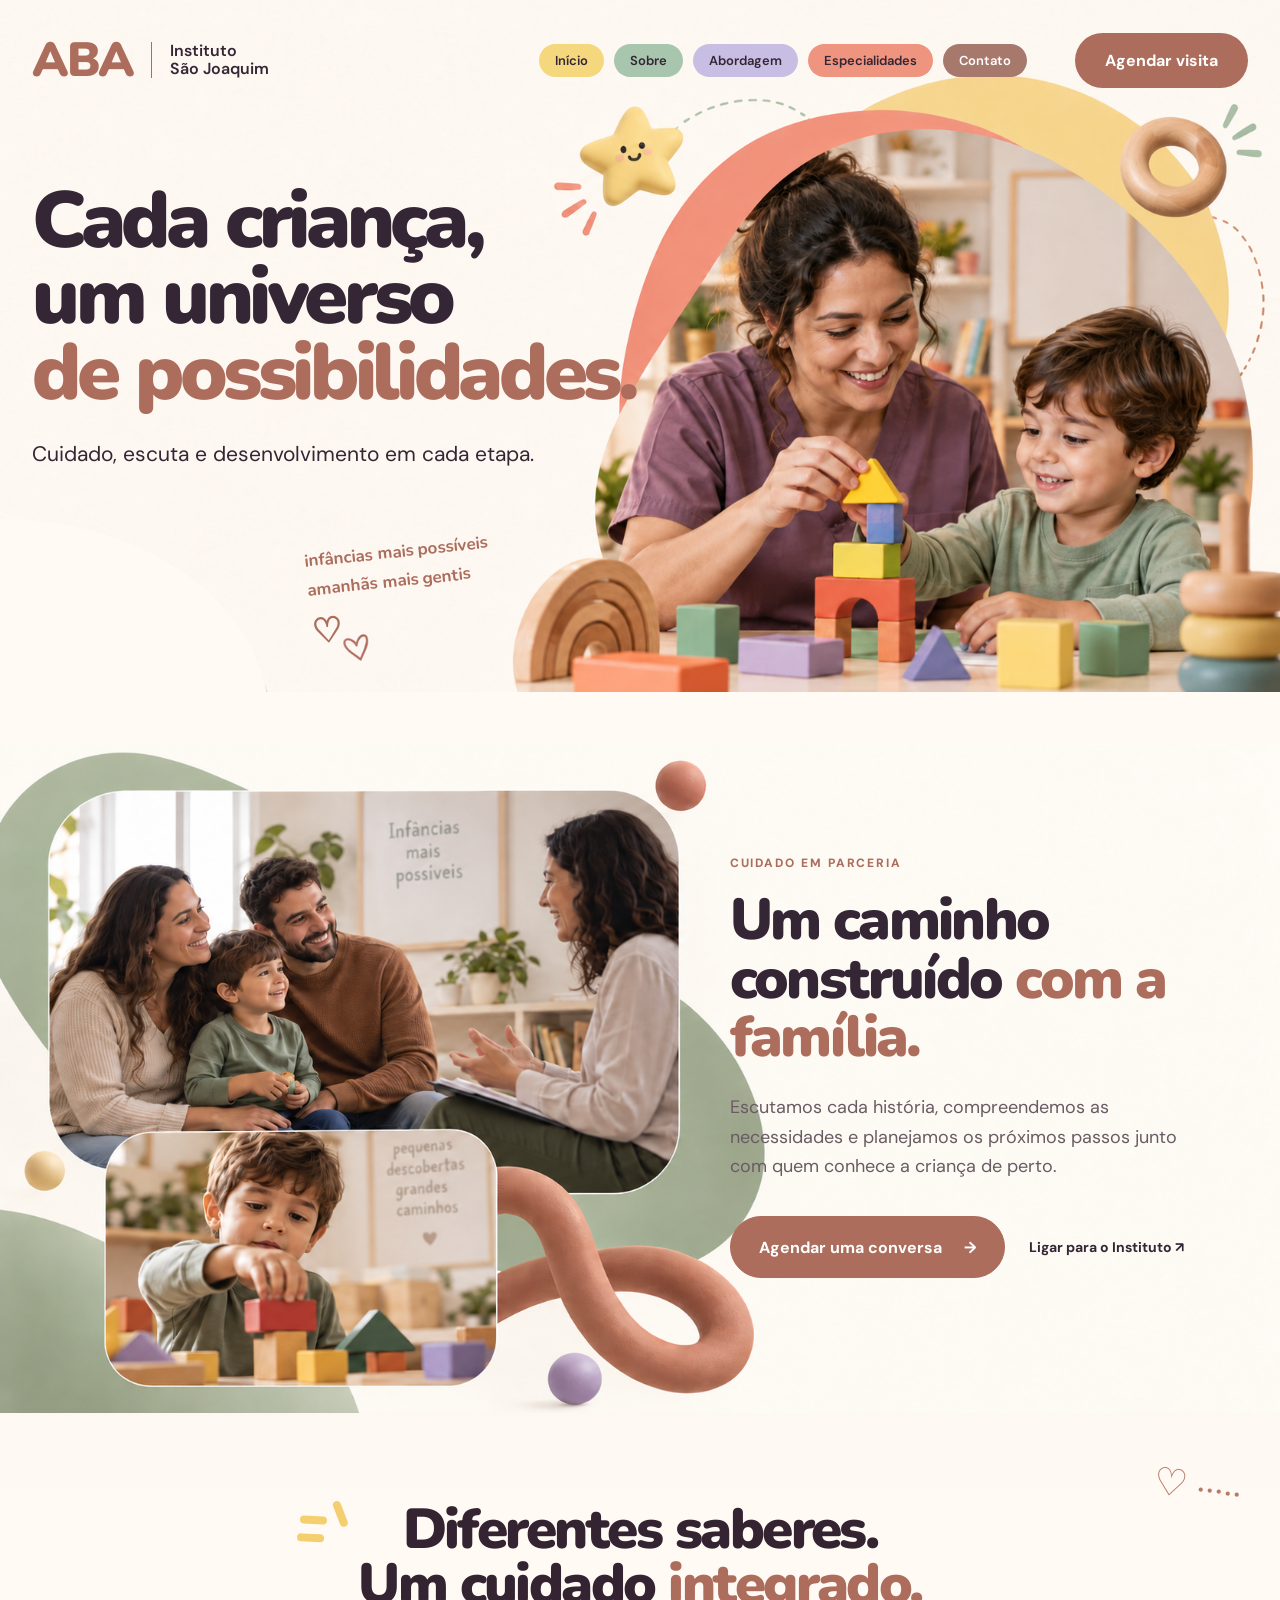
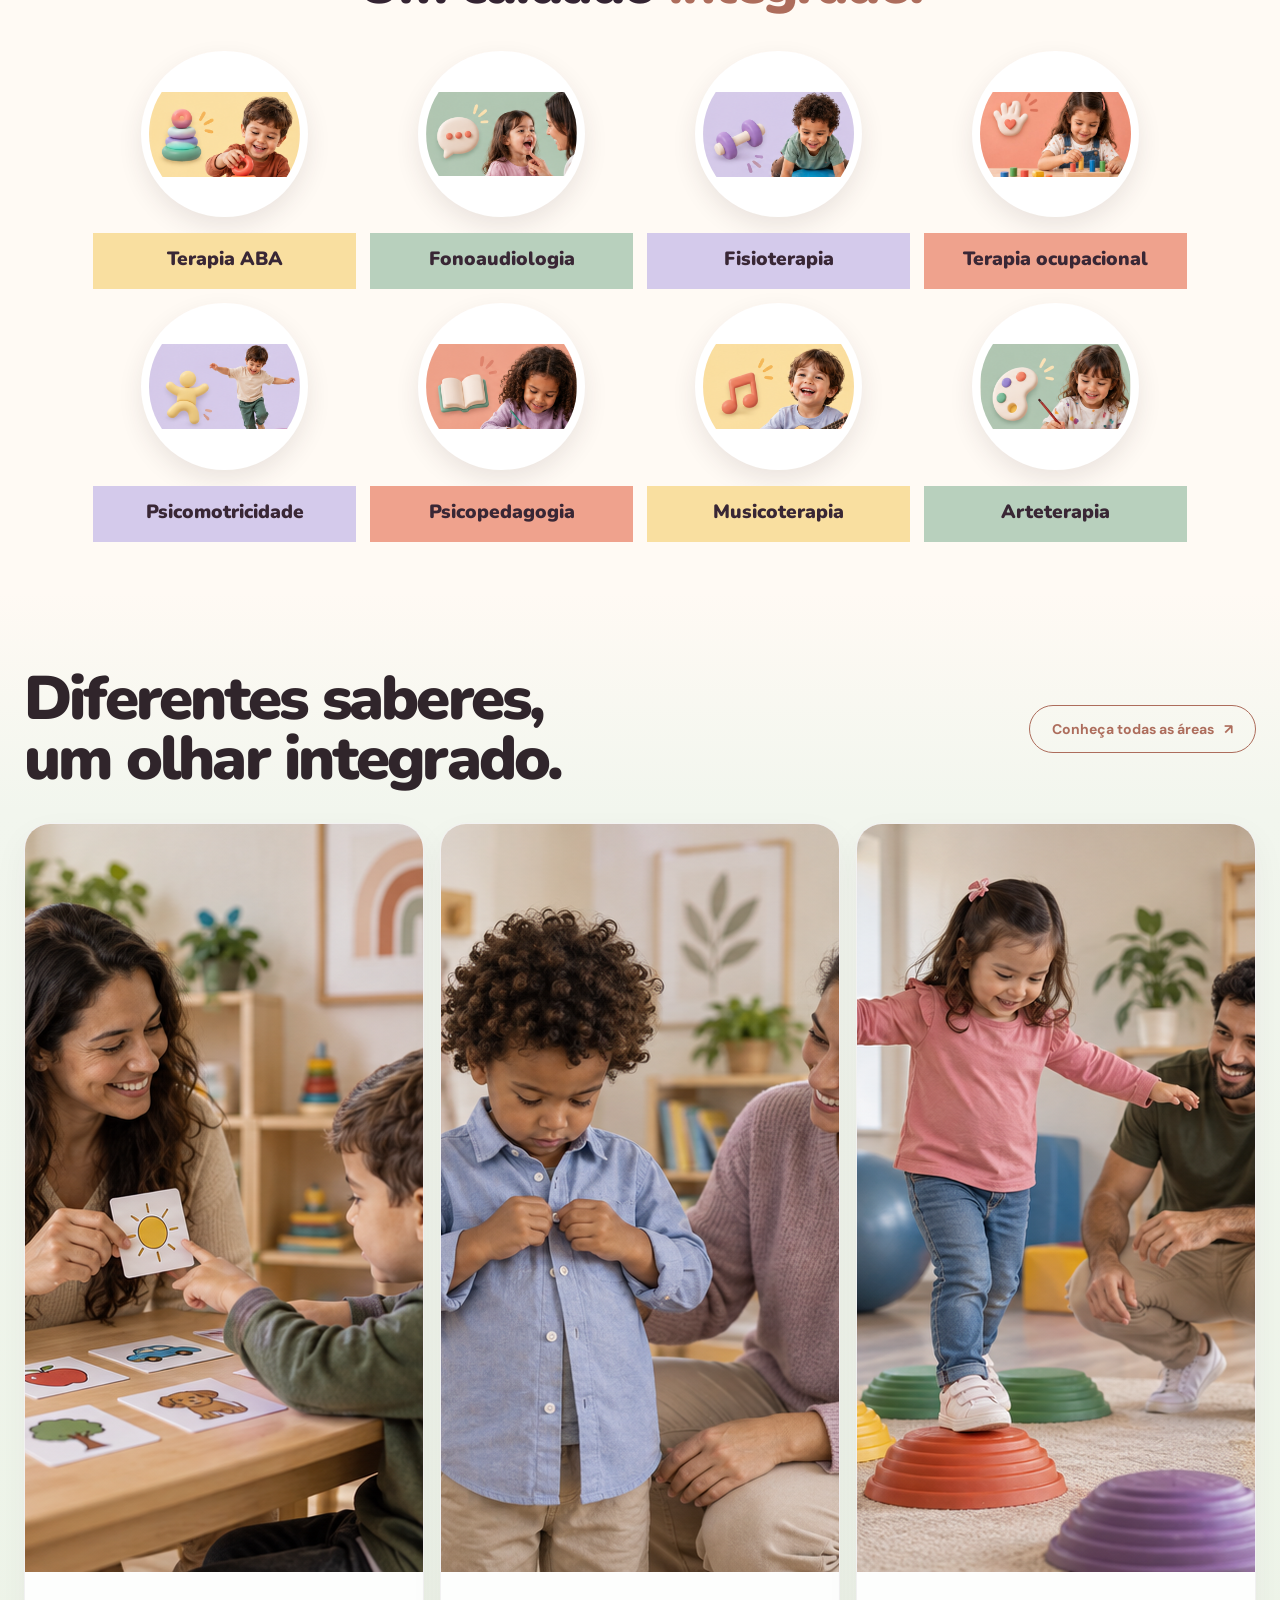
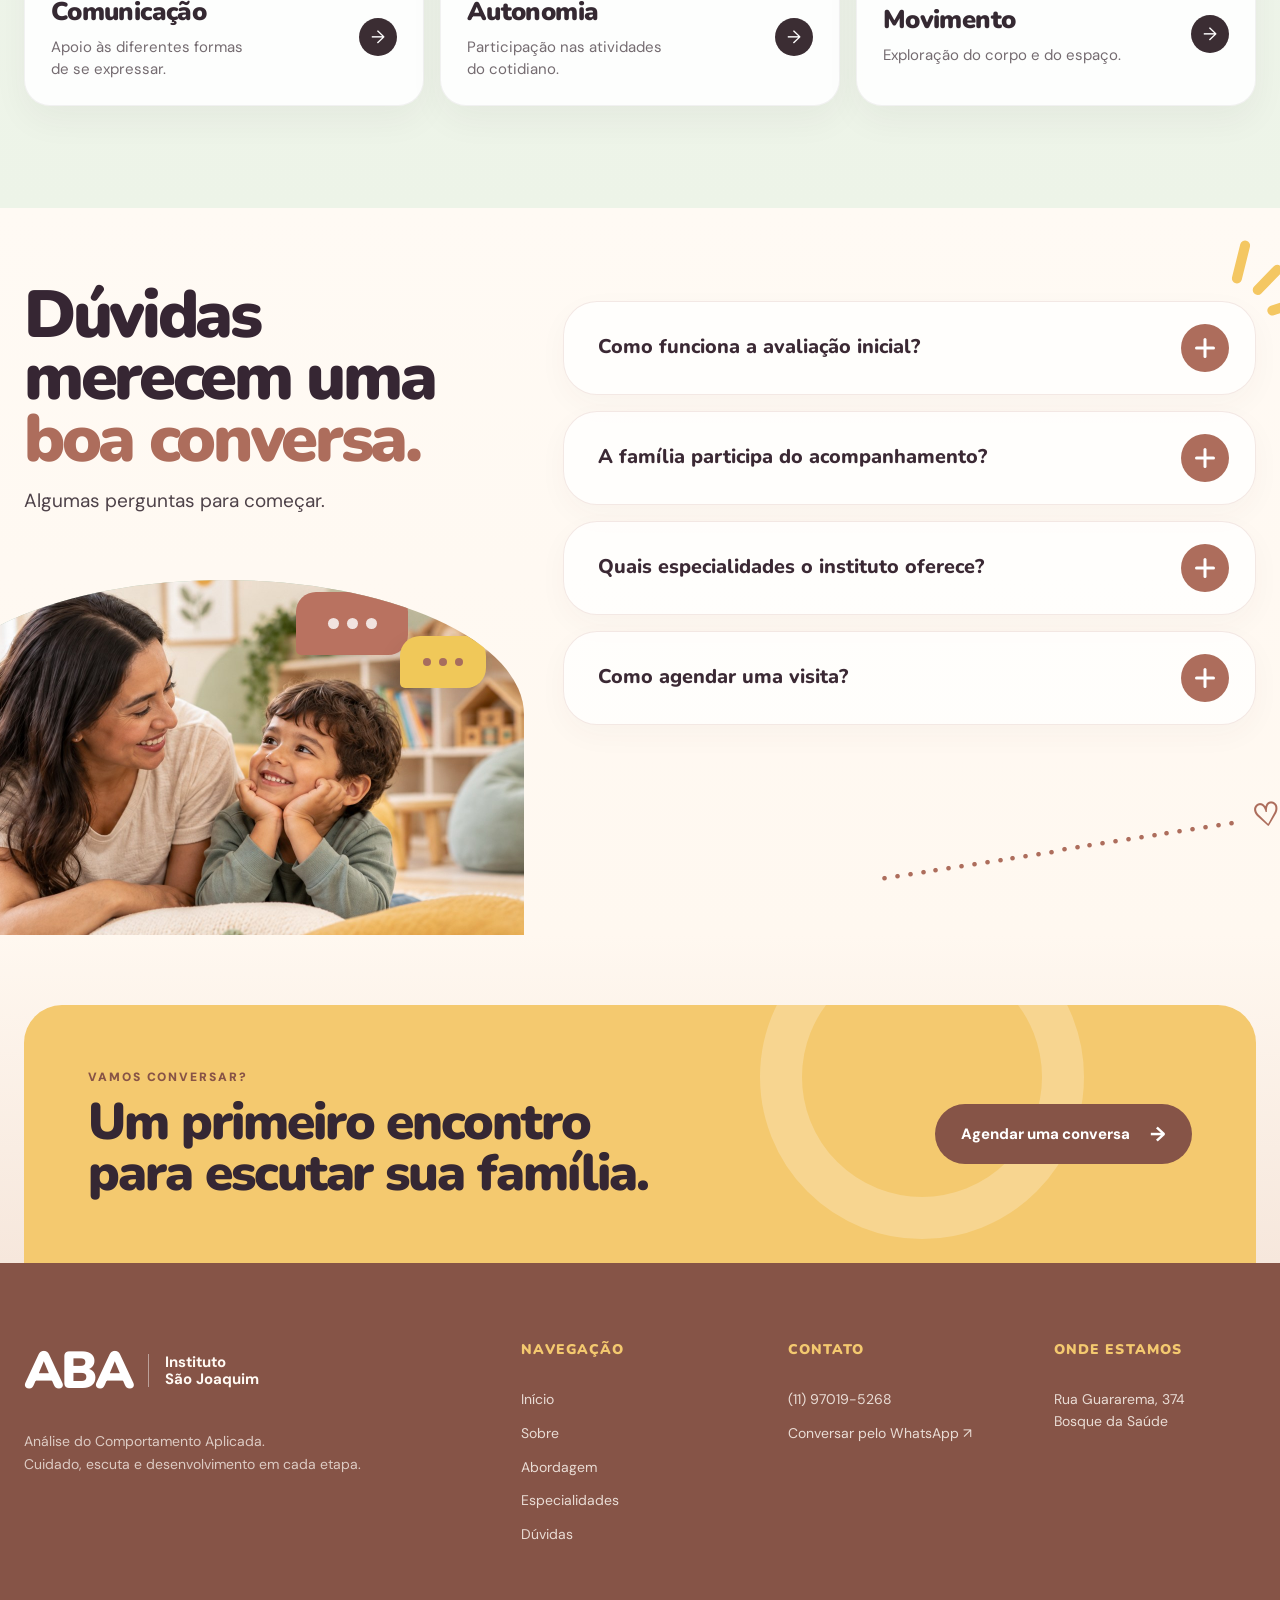
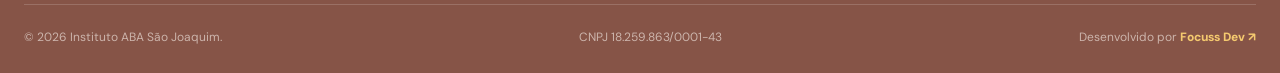
==== commit 3e2f11d0: "Completa imagem de compartilhamento da marca" ====
--- a/index.html
+++ b/index.html
@@ -6,7 +6,8 @@
   <meta name="description" content="Instituto ABA São Joaquim — cuidado, escuta e desenvolvimento infantil no Bosque da Saúde.">
   <meta name="robots" content="index, follow">
   <link rel="canonical" href="https://abasaojoaquim.com.br/">
-  <meta property="og:type" content="website"><meta property="og:locale" content="pt_BR"><meta property="og:title" content="Instituto ABA São Joaquim | Desenvolvimento Infantil"><meta property="og:description" content="Cuidado, escuta e desenvolvimento infantil em São Paulo."><meta property="og:url" content="https://abasaojoaquim.com.br/"><meta property="og:image" content="https://abasaojoaquim.com.br/assets/images/hero-inicio.png">
+  <meta property="og:type" content="website"><meta property="og:locale" content="pt_BR"><meta property="og:title" content="Instituto ABA São Joaquim | Desenvolvimento Infantil"><meta property="og:description" content="Cuidado, escuta e desenvolvimento infantil em São Paulo."><meta property="og:url" content="https://abasaojoaquim.com.br/"><meta property="og:image" content="https://abasaojoaquim.com.br/assets/favicon.svg"><meta property="og:image:type" content="image/svg+xml">
+  <meta name="twitter:card" content="summary"><meta name="twitter:title" content="Instituto ABA São Joaquim | Desenvolvimento Infantil"><meta name="twitter:description" content="Cuidado, escuta e desenvolvimento infantil em São Paulo."><meta name="twitter:image" content="https://abasaojoaquim.com.br/assets/favicon.svg">
   <link rel="icon" href="/assets/favicon.svg" type="image/svg+xml">
   <meta name="theme-color" content="#FFF9F2">
   <title>Instituto ABA São Joaquim | Desenvolvimento Infantil</title>
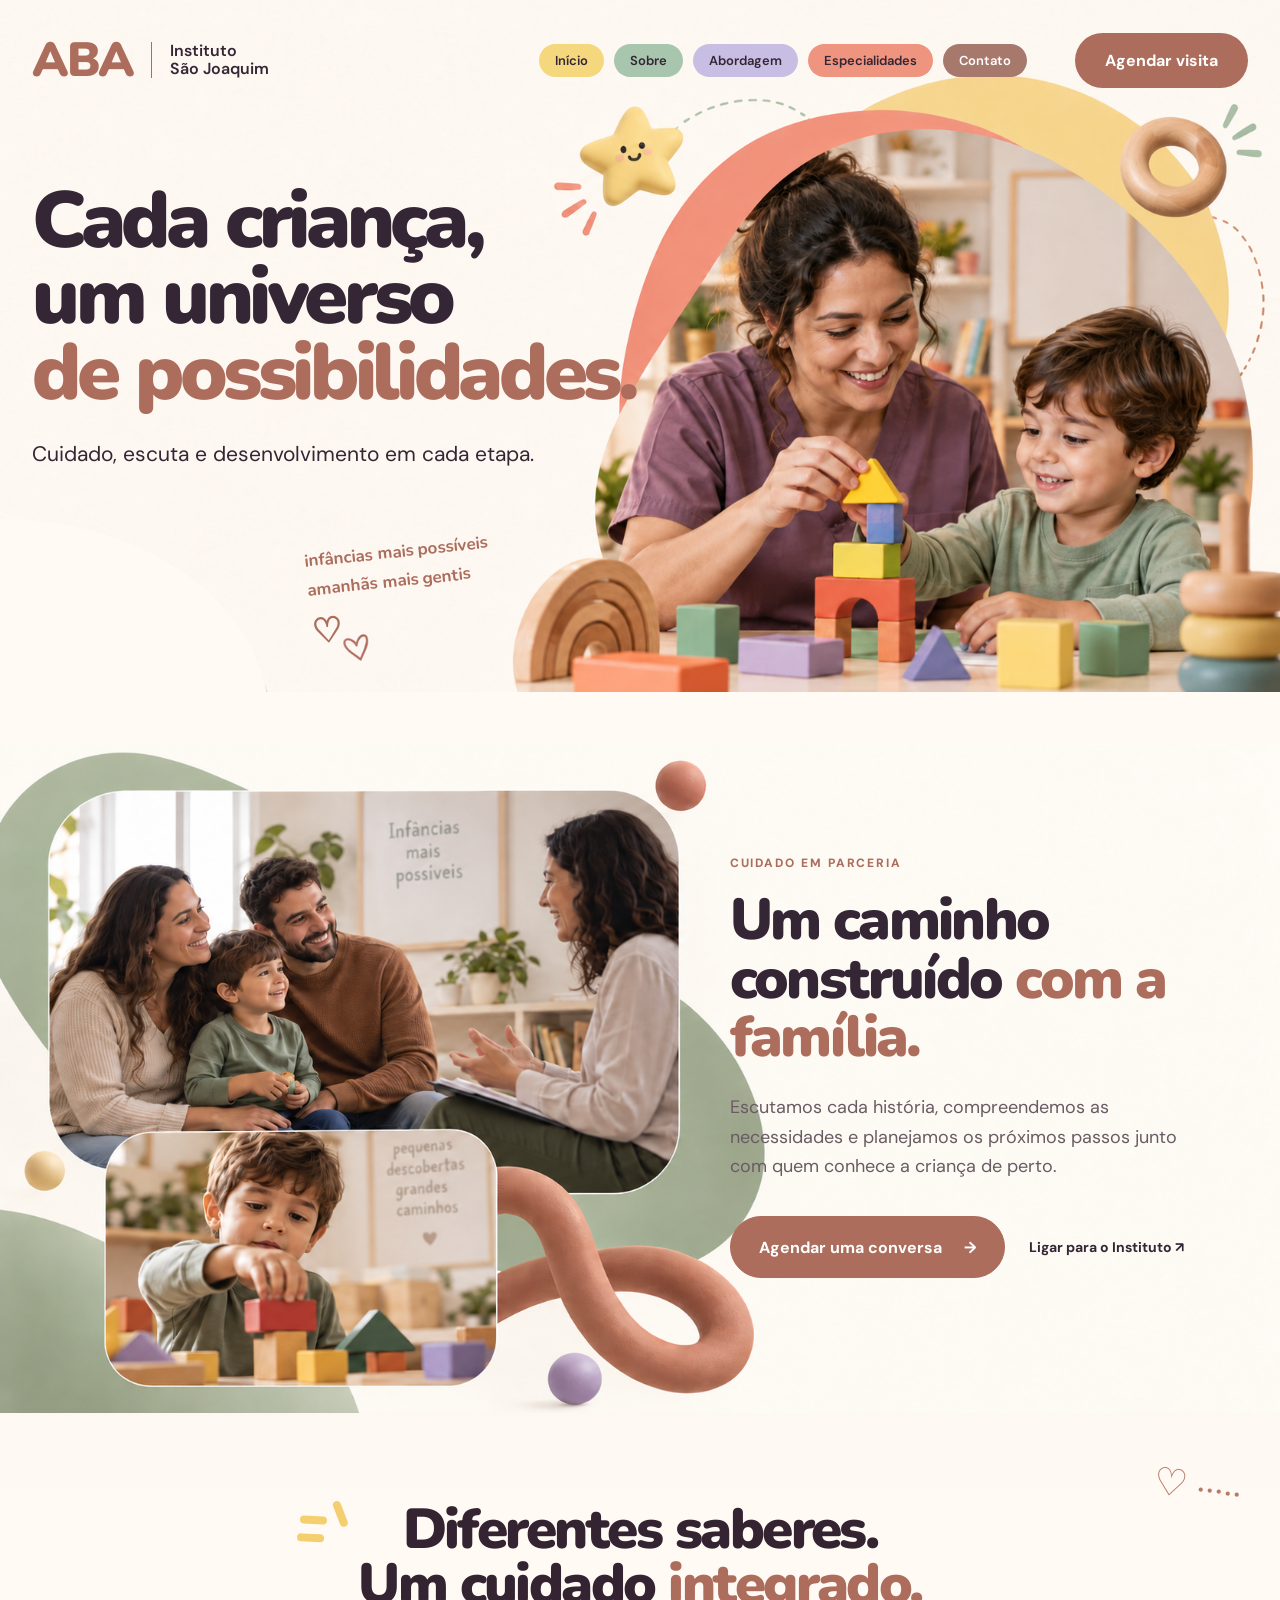
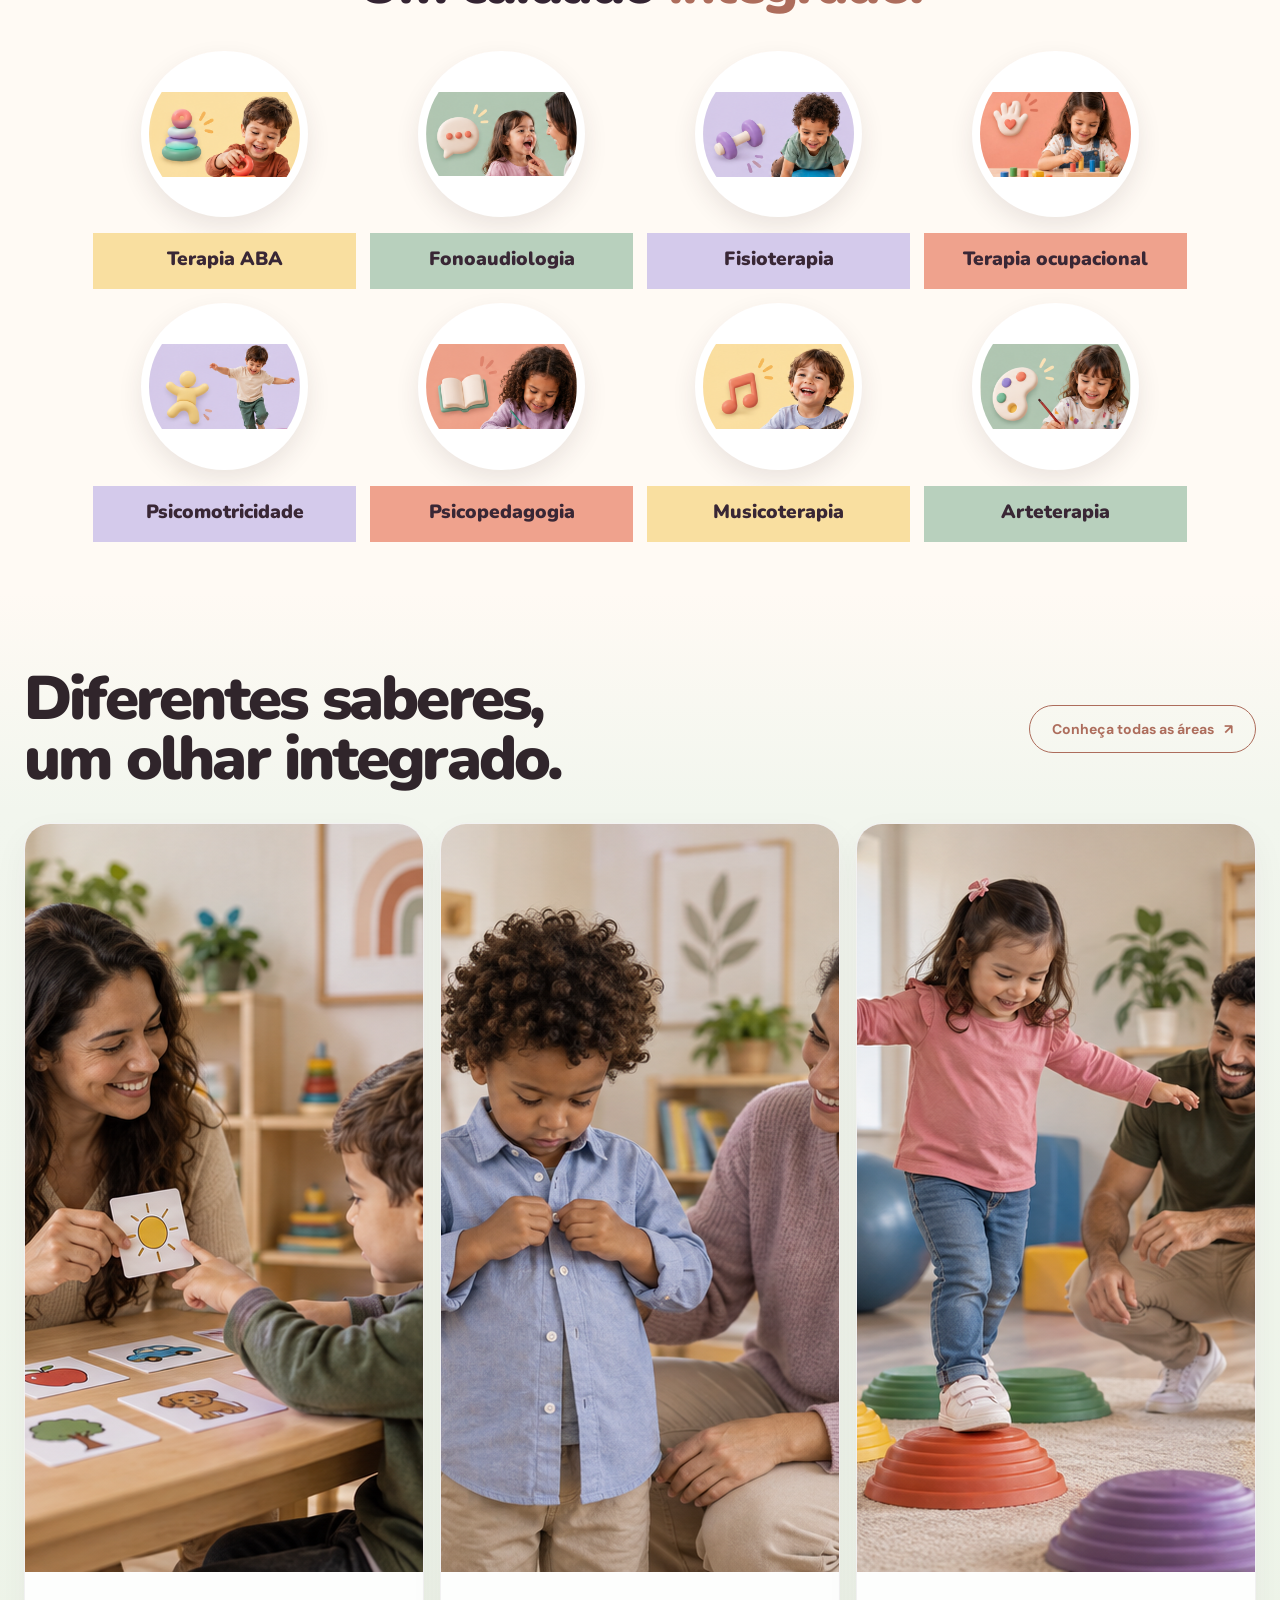
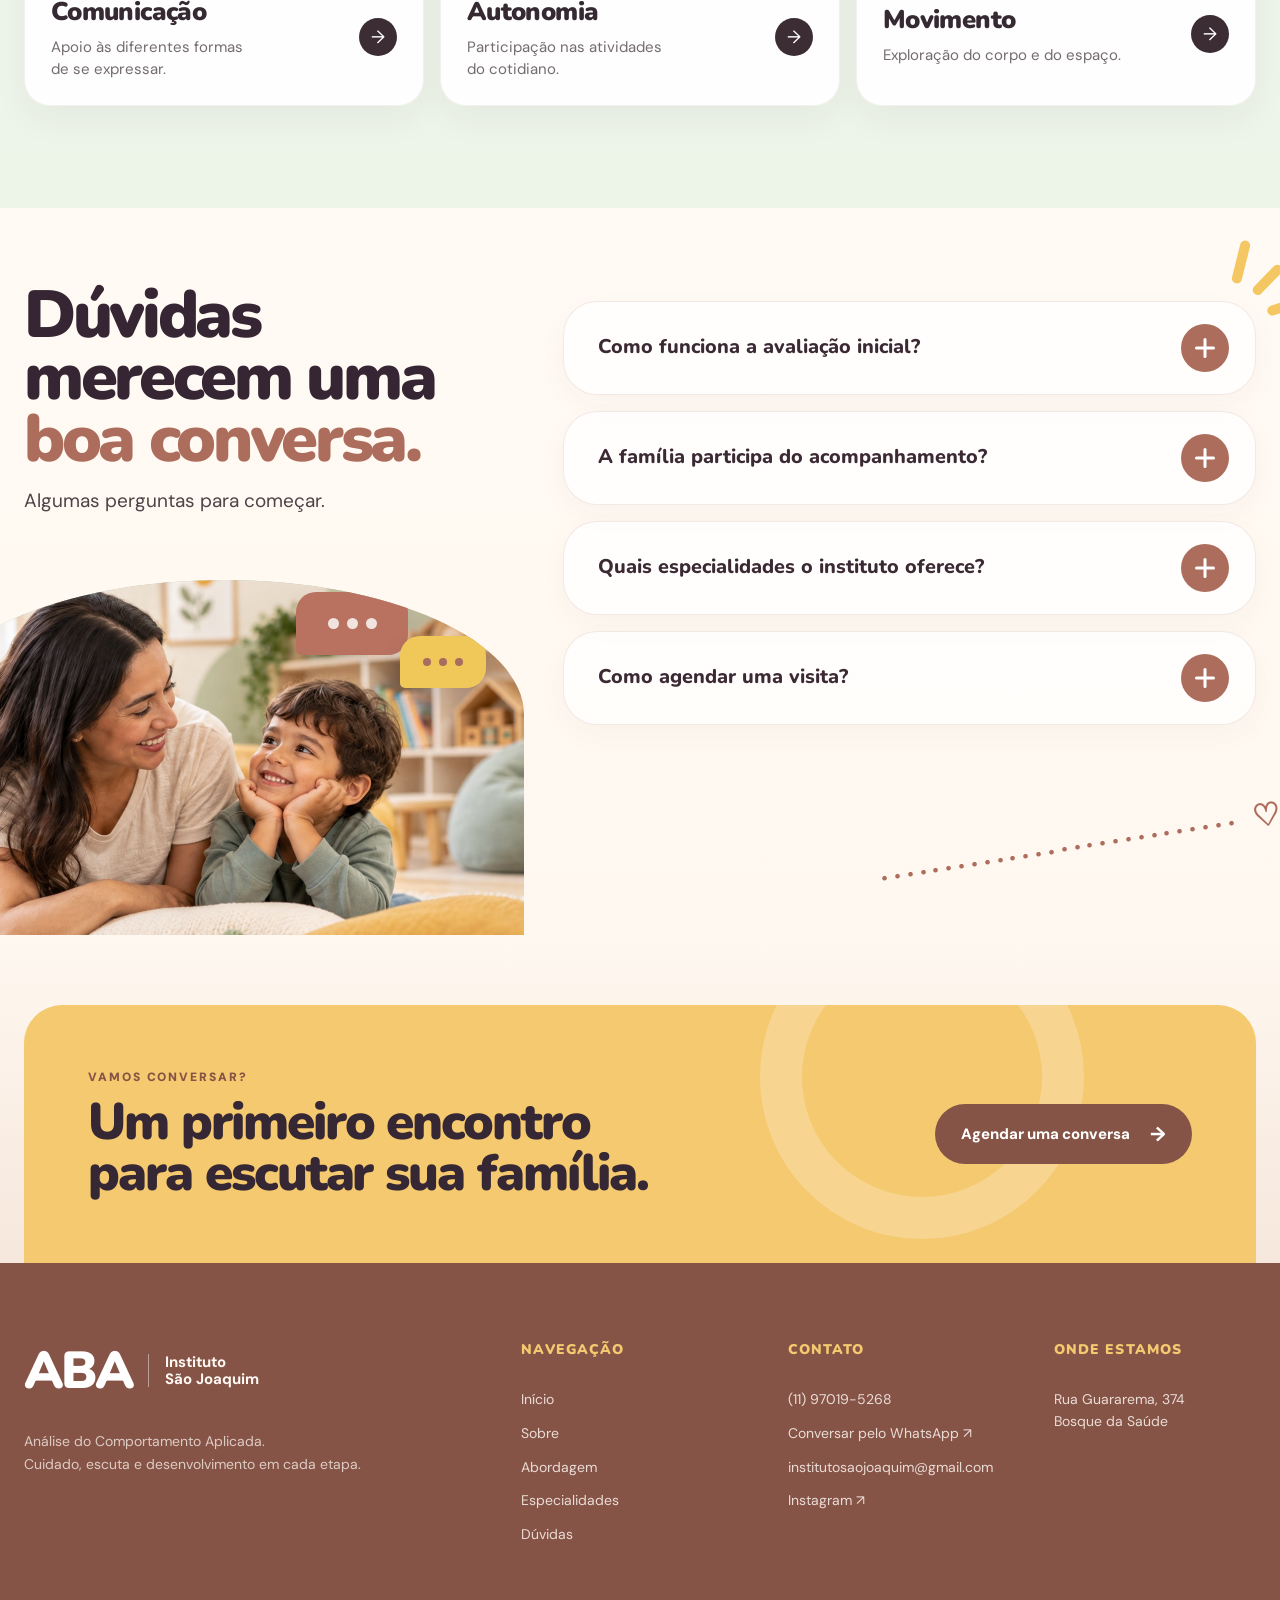
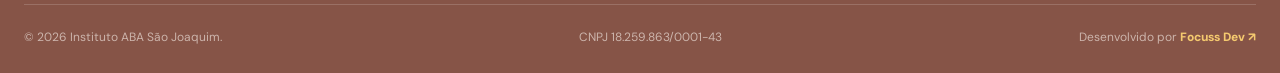
==== commit c516bf0a: "Adiciona Instagram e e-mail aos contatos" ====
--- a/index.html
+++ b/index.html
@@ -18,7 +18,7 @@
   <link rel="stylesheet" href="styles.css"><link rel="stylesheet" href="nav-colors.css">
   <link rel="stylesheet" href="hero.css">
   <script type="application/ld+json">
-  {"@context":"https://schema.org","@type":"MedicalOrganization","name":"Instituto ABA São Joaquim","url":"https://abasaojoaquim.com.br/","logo":"https://abasaojoaquim.com.br/assets/favicon.svg","telephone":"+55 11 97019-5268","address":{"@type":"PostalAddress","streetAddress":"Rua Guararema, 374","addressLocality":"São Paulo","addressRegion":"SP","postalCode":"04136-000","addressCountry":"BR"},"areaServed":"São Paulo"}
+  {"@context":"https://schema.org","@type":"MedicalOrganization","name":"Instituto ABA São Joaquim","url":"https://abasaojoaquim.com.br/","logo":"https://abasaojoaquim.com.br/assets/favicon.svg","email":"institutosaojoaquim@gmail.com","telephone":"+55 11 97019-5268","sameAs":["https://www.instagram.com/aba_institutosaojoaquim/"],"address":{"@type":"PostalAddress","streetAddress":"Rua Guararema, 374","addressLocality":"São Paulo","addressRegion":"SP","postalCode":"04136-000","addressCountry":"BR"},"areaServed":"São Paulo"}
   </script>
 </head>
 <body>
@@ -209,6 +209,8 @@
           <h3>Contato</h3>
           <a href="tel:+5511970195268">(11) 97019-5268</a>
           <a href="https://wa.me/5511970195268" target="_blank" rel="noreferrer">Conversar pelo WhatsApp ↗</a>
+          <a href="mailto:institutosaojoaquim@gmail.com">institutosaojoaquim@gmail.com</a>
+          <a href="https://www.instagram.com/aba_institutosaojoaquim/" target="_blank" rel="noopener noreferrer">Instagram ↗</a>
         </div>
         <div class="footer-column">
           <h3>Onde estamos</h3>
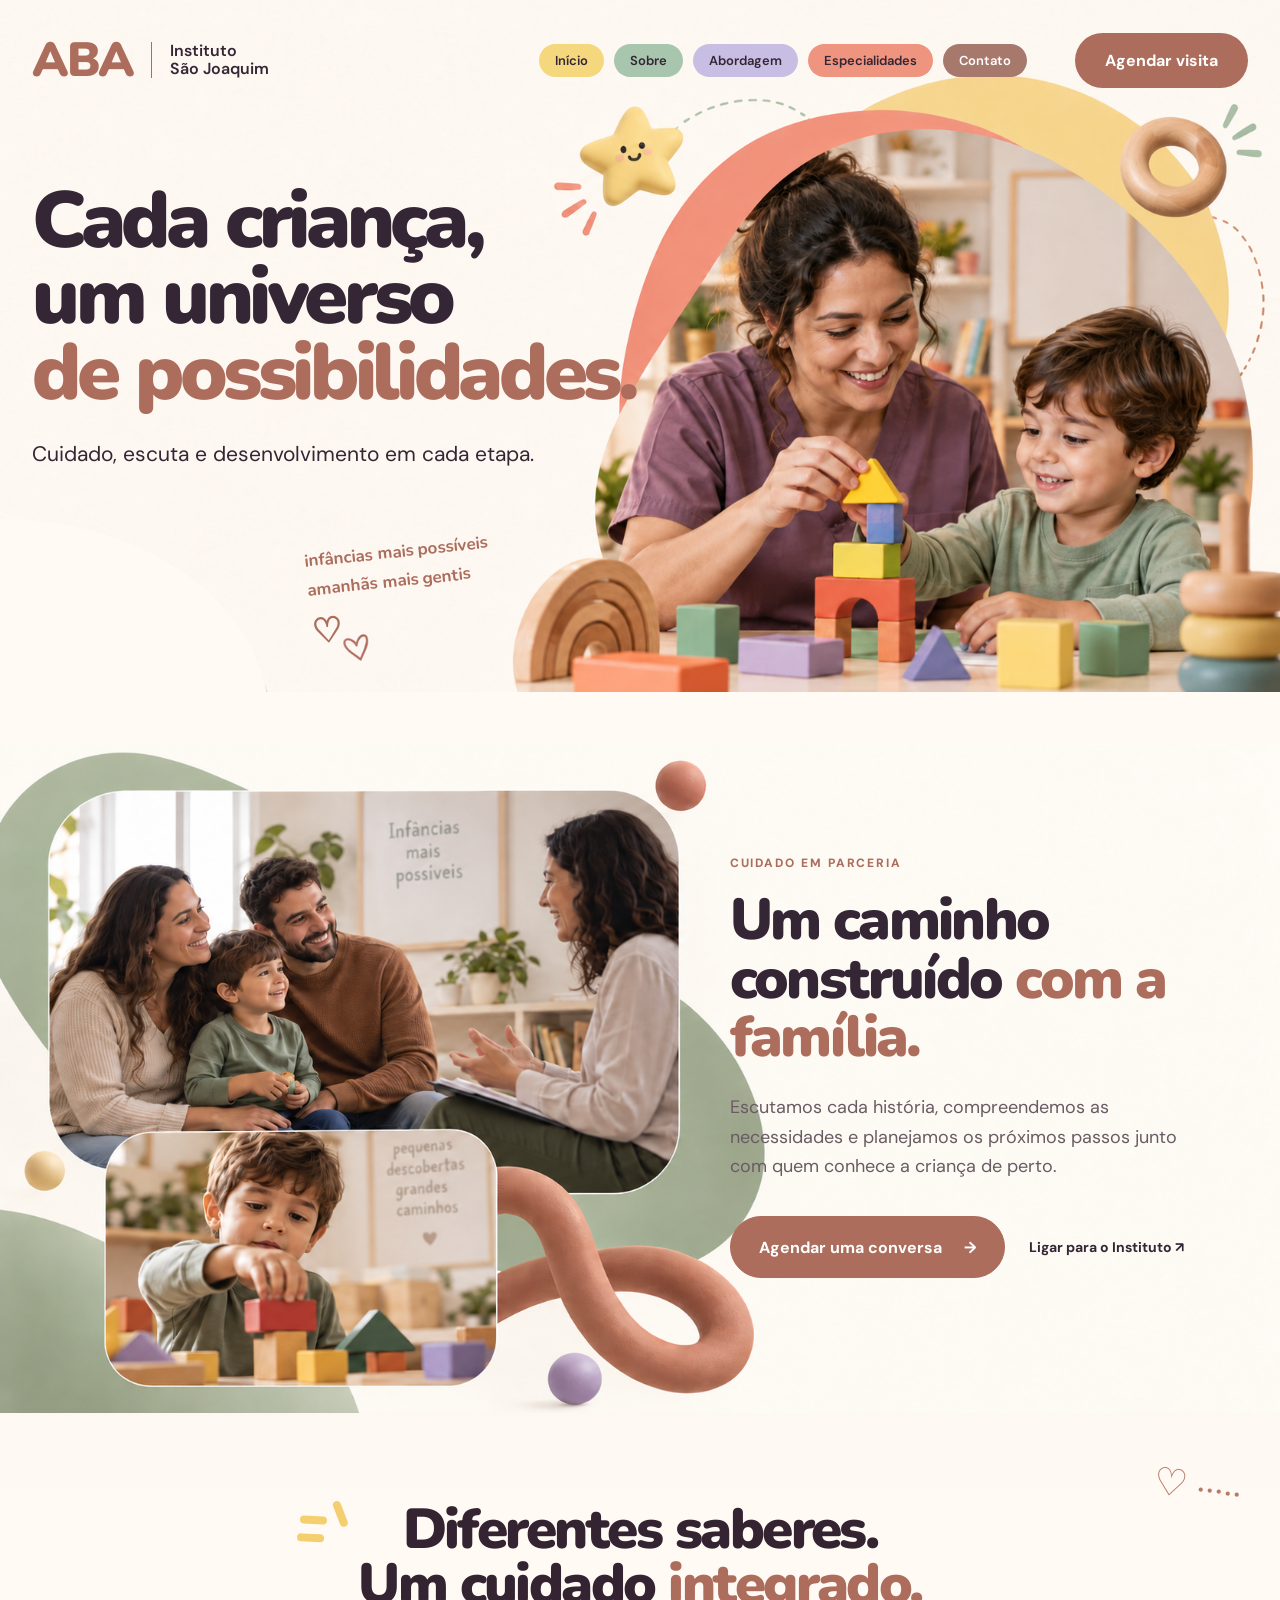
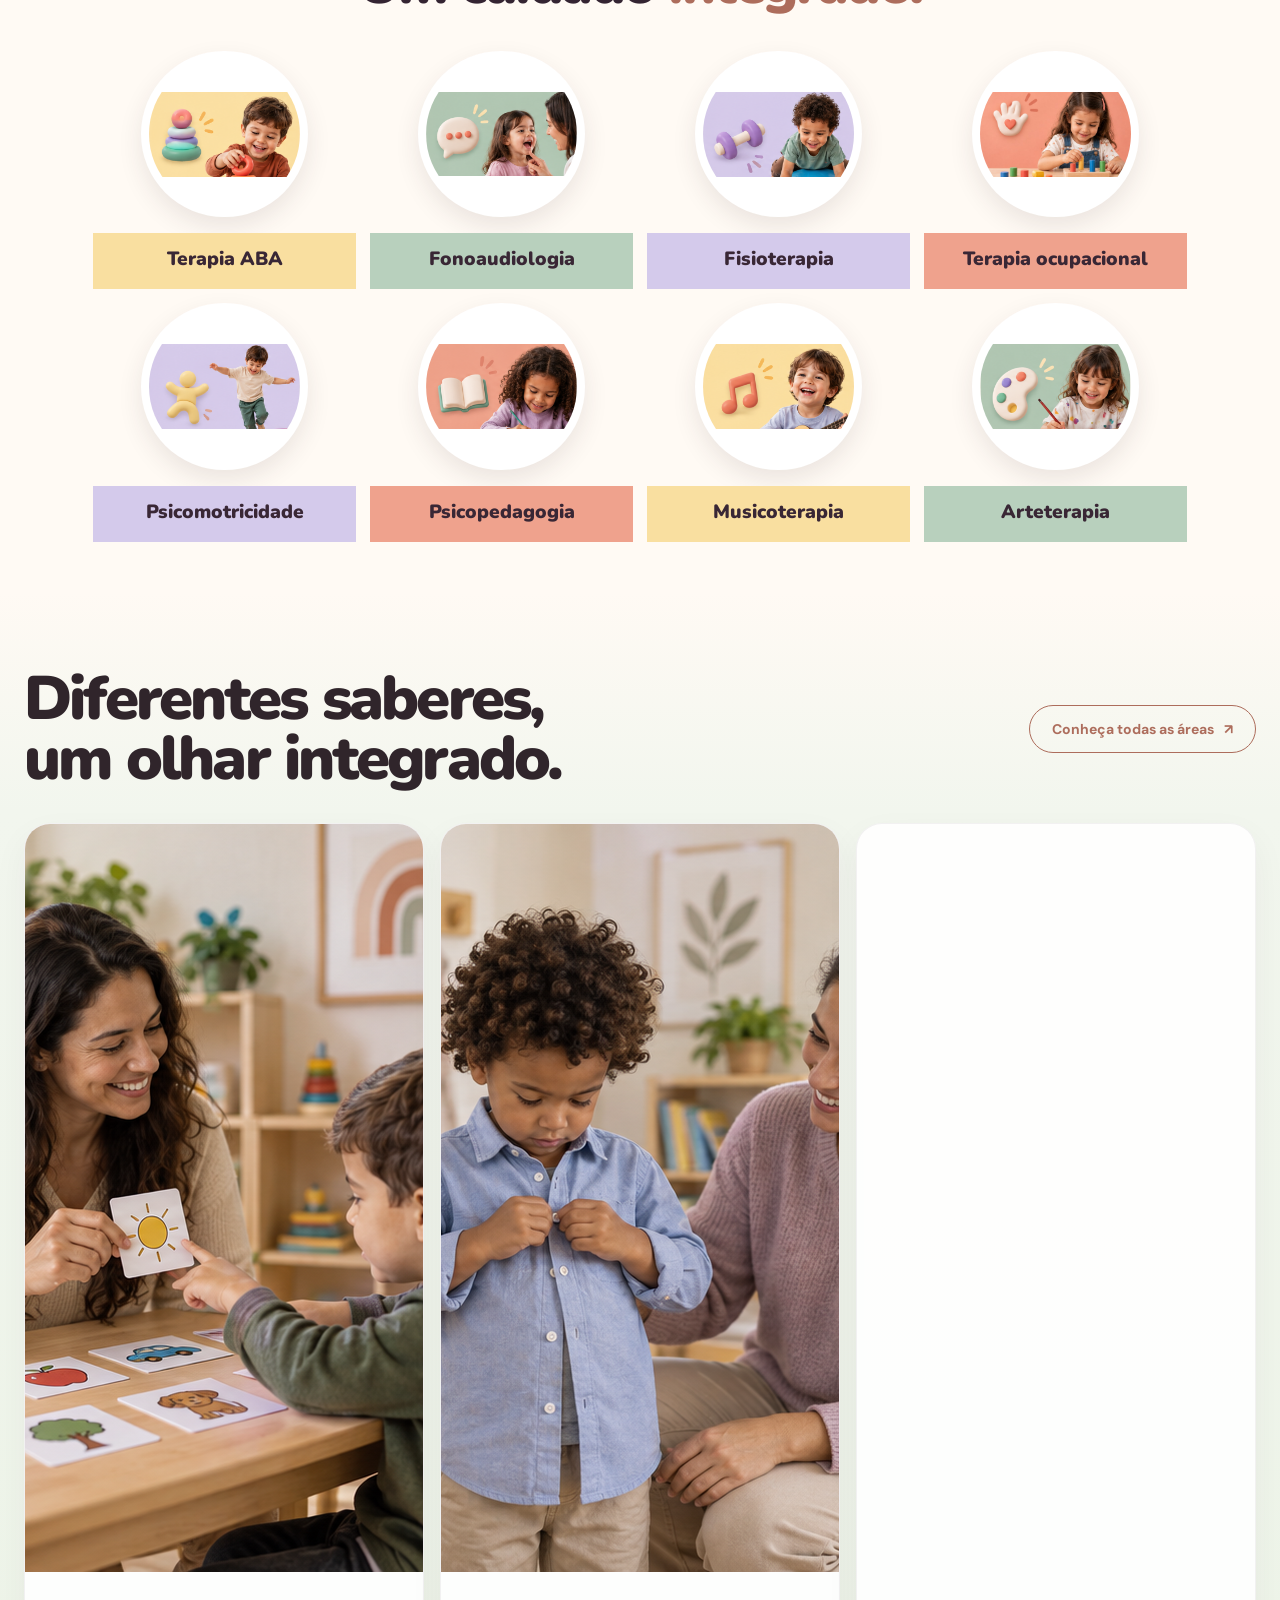
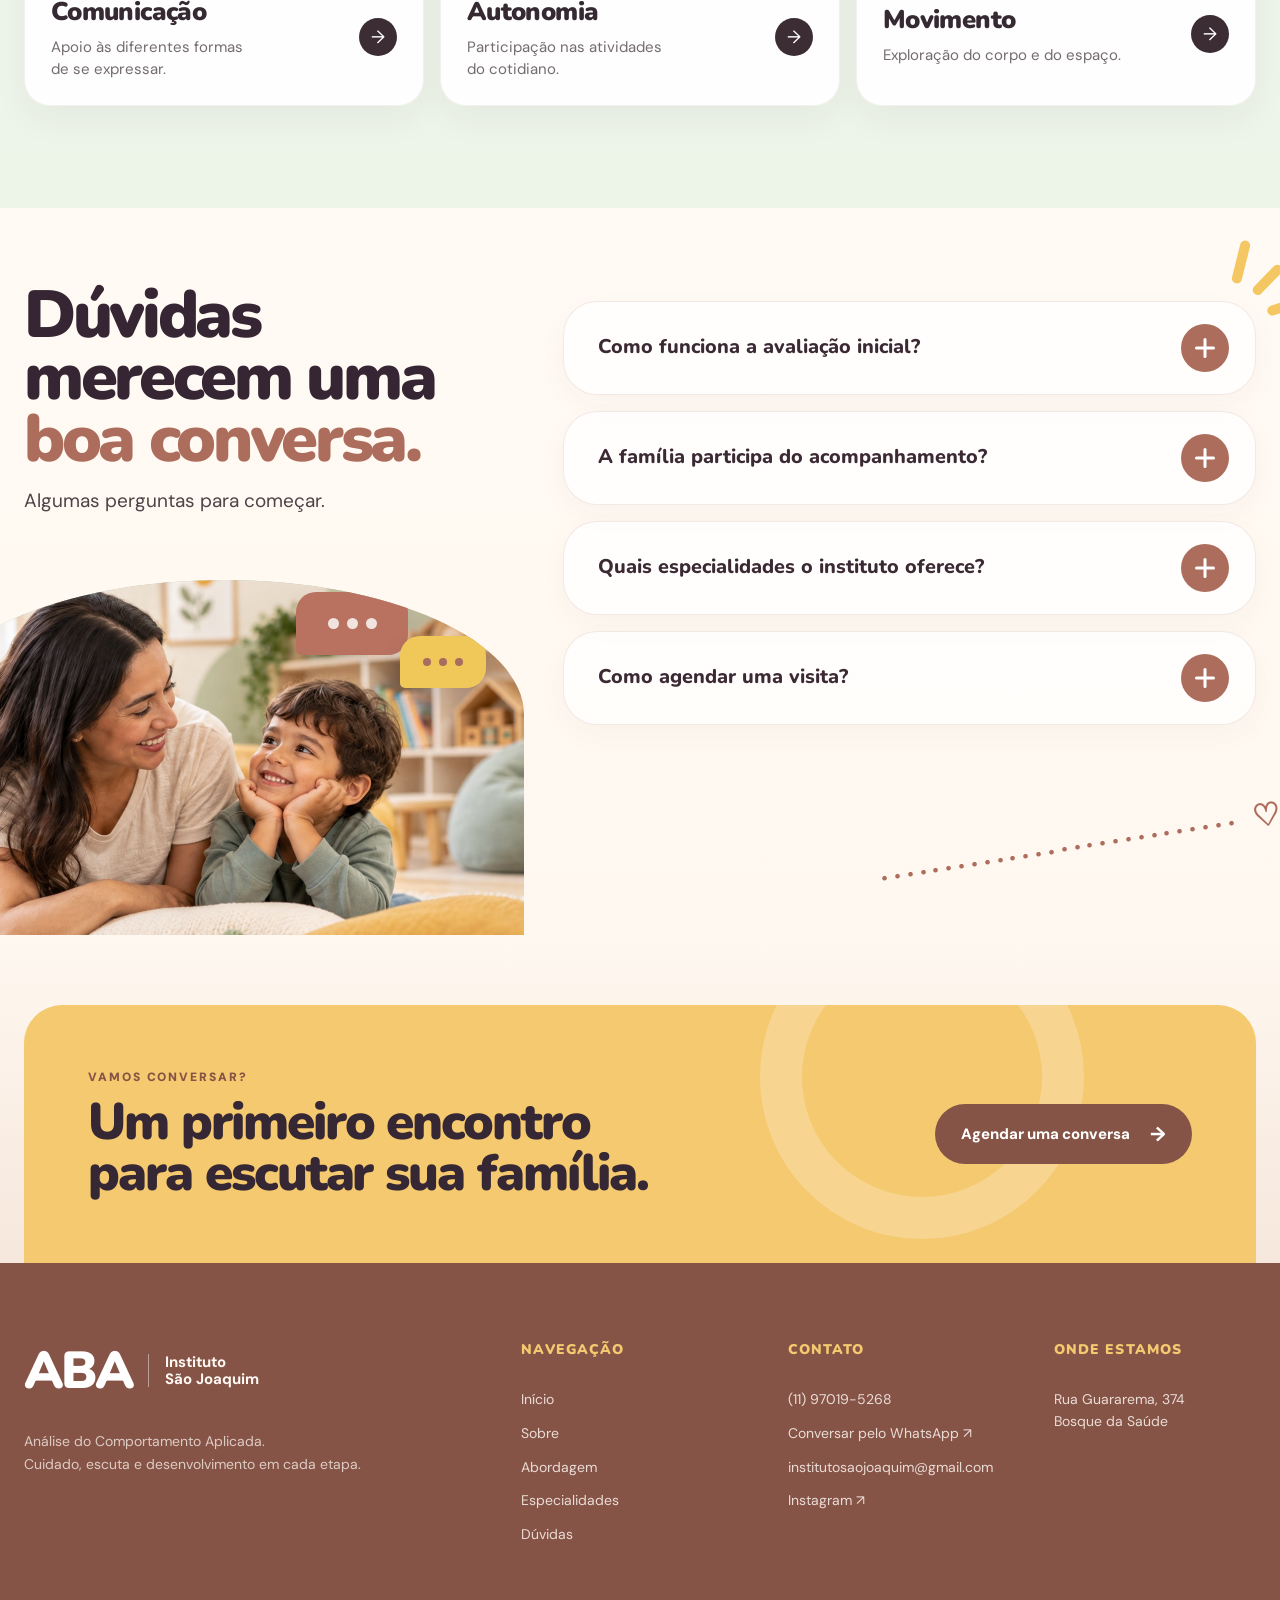
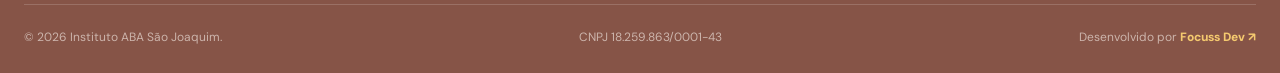
==== commit 1efafd34: "Usa logo oficial no favicon e compartilhamento" ====
--- a/index.html
+++ b/index.html
@@ -3,14 +3,15 @@
 <head>
   <meta charset="UTF-8">
   <meta name="viewport" content="width=device-width, initial-scale=1">
-  <meta name="description" content="Instituto ABA São Joaquim — cuidado, escuta e desenvolvimento infantil no Bosque da Saúde.">
+  <meta name="description" content="Instituto ABA São Joaquim: terapia ABA e especialidades para apoiar o desenvolvimento infantil, a autonomia e a participação da família.">
   <meta name="robots" content="index, follow">
+  <meta name="google-site-verification" content="LxrRflcgBwsNdk-O4Zq2fGSmoH_dmtxaZsjWVeIVgsE">
   <link rel="canonical" href="https://abasaojoaquim.com.br/">
-  <meta property="og:type" content="website"><meta property="og:locale" content="pt_BR"><meta property="og:title" content="Instituto ABA São Joaquim | Desenvolvimento Infantil"><meta property="og:description" content="Cuidado, escuta e desenvolvimento infantil em São Paulo."><meta property="og:url" content="https://abasaojoaquim.com.br/"><meta property="og:image" content="https://abasaojoaquim.com.br/assets/favicon.svg"><meta property="og:image:type" content="image/svg+xml">
-  <meta name="twitter:card" content="summary"><meta name="twitter:title" content="Instituto ABA São Joaquim | Desenvolvimento Infantil"><meta name="twitter:description" content="Cuidado, escuta e desenvolvimento infantil em São Paulo."><meta name="twitter:image" content="https://abasaojoaquim.com.br/assets/favicon.svg">
-  <link rel="icon" href="/assets/favicon.svg" type="image/svg+xml">
+  <meta property="og:type" content="website"><meta property="og:locale" content="pt_BR"><meta property="og:site_name" content="Instituto ABA São Joaquim"><meta property="og:title" content="Instituto ABA São Joaquim | Terapia ABA e Desenvolvimento Infantil"><meta property="og:description" content="Terapia ABA e especialidades para apoiar o desenvolvimento infantil, a autonomia e a participação da família."><meta property="og:url" content="https://abasaojoaquim.com.br/"><meta property="og:image" content="https://abasaojoaquim.com.br/assets/logo.png"><meta property="og:image:type" content="image/png"><meta property="og:image:width" content="150"><meta property="og:image:height" content="150">
+  <meta name="twitter:card" content="summary"><meta name="twitter:title" content="Instituto ABA São Joaquim | Terapia ABA e Desenvolvimento Infantil"><meta name="twitter:description" content="Terapia ABA e especialidades para apoiar o desenvolvimento infantil, a autonomia e a participação da família."><meta name="twitter:image" content="https://abasaojoaquim.com.br/assets/logo.png">
+  <link rel="icon" href="/assets/logo.png?v=f6e85f7" type="image/png" sizes="150x150"><link rel="apple-touch-icon" href="/assets/logo.png?v=f6e85f7">
   <meta name="theme-color" content="#FFF9F2">
-  <title>Instituto ABA São Joaquim | Desenvolvimento Infantil</title>
+  <title>Instituto ABA São Joaquim | Terapia ABA e Desenvolvimento Infantil</title>
   <link rel="preconnect" href="https://fonts.googleapis.com">
   <link rel="preconnect" href="https://fonts.gstatic.com" crossorigin>
   <link href="https://fonts.googleapis.com/css2?family=DM+Sans:wght@400;500;600;700&family=Nunito:wght@600;700;800;900&display=swap" rel="stylesheet">
@@ -18,7 +19,7 @@
   <link rel="stylesheet" href="styles.css"><link rel="stylesheet" href="nav-colors.css">
   <link rel="stylesheet" href="hero.css">
   <script type="application/ld+json">
-  {"@context":"https://schema.org","@type":"MedicalOrganization","name":"Instituto ABA São Joaquim","url":"https://abasaojoaquim.com.br/","logo":"https://abasaojoaquim.com.br/assets/favicon.svg","email":"institutosaojoaquim@gmail.com","telephone":"+55 11 97019-5268","sameAs":["https://www.instagram.com/aba_institutosaojoaquim/"],"address":{"@type":"PostalAddress","streetAddress":"Rua Guararema, 374","addressLocality":"São Paulo","addressRegion":"SP","postalCode":"04136-000","addressCountry":"BR"},"areaServed":"São Paulo"}
+  {"@context":"https://schema.org","@type":"MedicalOrganization","name":"Instituto ABA São Joaquim","url":"https://abasaojoaquim.com.br/","logo":"https://abasaojoaquim.com.br/assets/logo.png","email":"institutosaojoaquim@gmail.com","telephone":"+55 11 97019-5268","sameAs":["https://www.instagram.com/aba_institutosaojoaquim/"],"address":{"@type":"PostalAddress","streetAddress":"Rua Guararema, 374","addressLocality":"São Paulo","addressRegion":"SP","postalCode":"04136-000","addressCountry":"BR"},"areaServed":"São Paulo"}
   </script>
 </head>
 <body>
--- a/nav-colors.css
+++ b/nav-colors.css
@@ -1,4 +1,5 @@
 /* Navegação compartilhada entre todas as páginas */
+@import url("mobile-polish.css");
 .site-header .nav-wrap>nav{gap:10px!important;align-items:center;flex-wrap:nowrap;position:relative;z-index:40}
 .site-header .nav-wrap>nav a{padding:10px 16px!important;border-radius:999px!important;font-size:13px!important;line-height:1!important;transition:transform .25s ease,filter .25s ease,box-shadow .25s ease}
 .site-header .nav-wrap>nav a:nth-child(1){background:#f5d87d!important}
